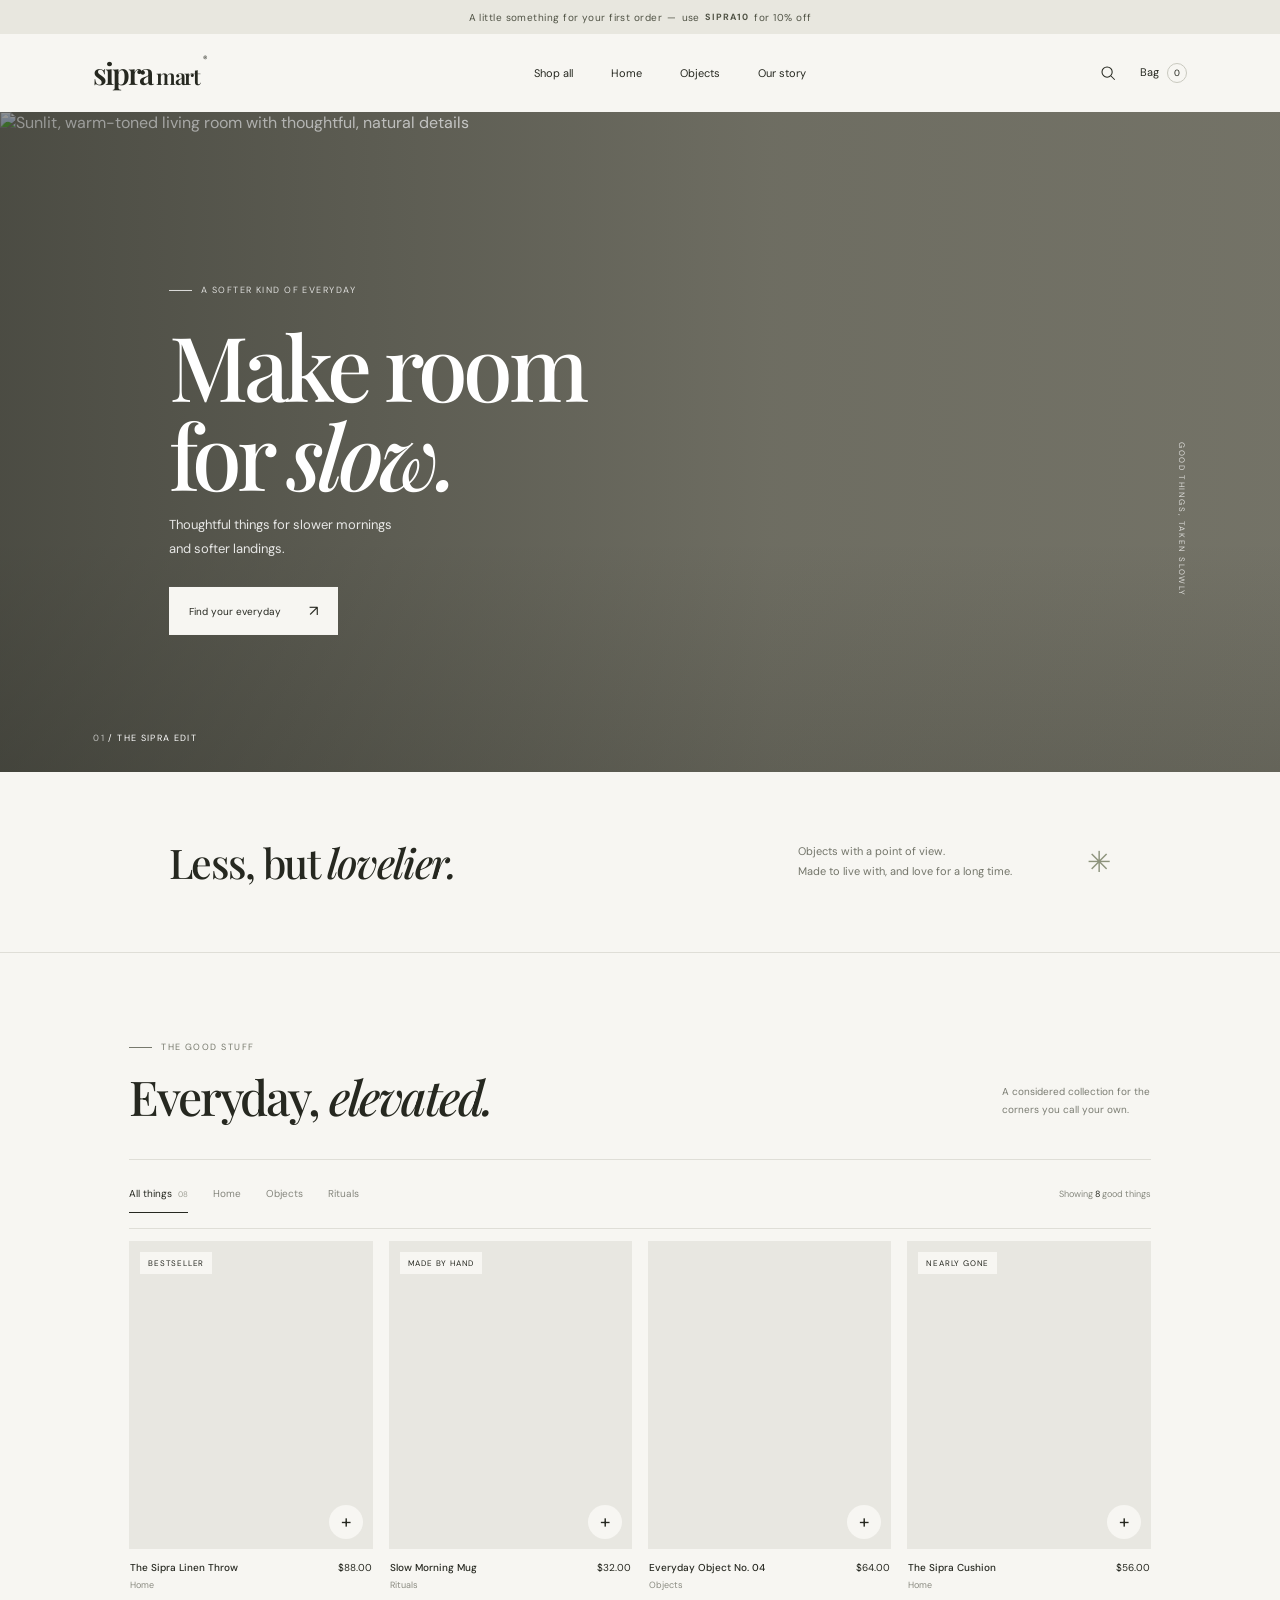
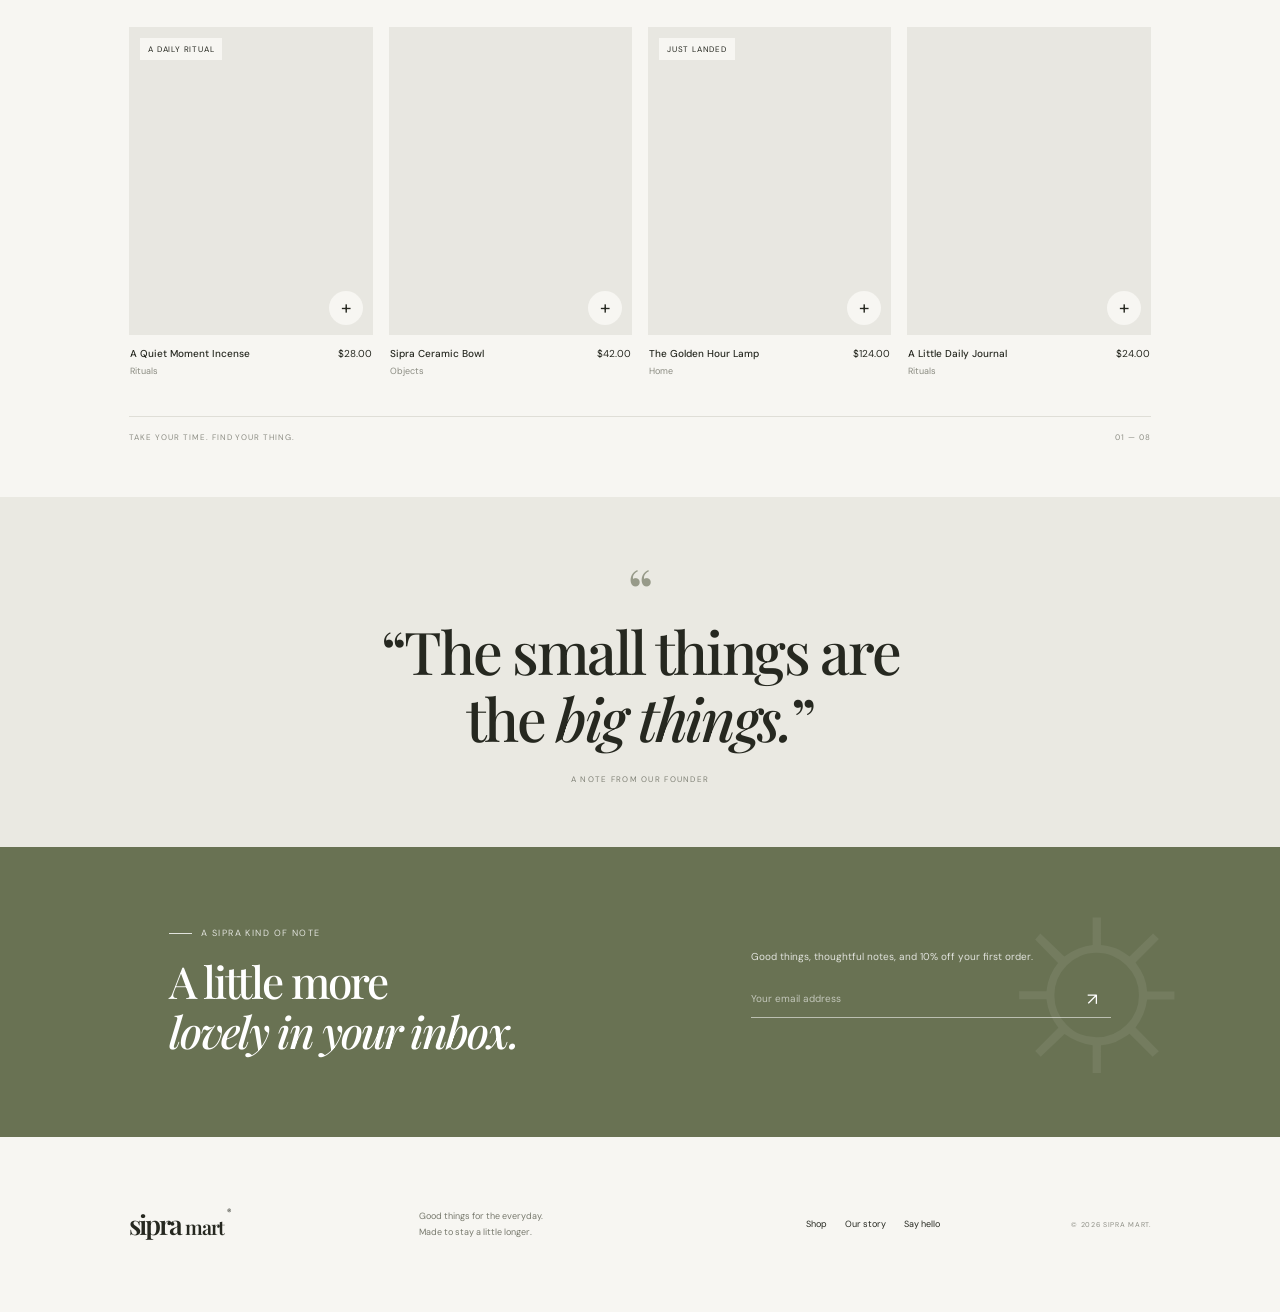
==== index.html @ e35e1514 "Add files via upload" ====
<!doctype html>
<html lang="en">
  <head>
    <meta charset="UTF-8" />
    <meta name="viewport" content="width=device-width, initial-scale=1.0" />
    <meta name="theme-color" content="#f7f6f2" />
    <meta
      name="description"
      content="Thoughtful things for slower mornings and softer landings. Discover home goods and everyday objects at Sipra Mart."
    />
    <title>Sipra Mart — Make room for slow</title>
    <link rel="preconnect" href="https://fonts.googleapis.com" />
    <link rel="preconnect" href="https://fonts.gstatic.com" crossorigin />
    <link
      href="https://fonts.googleapis.com/css2?family=DM+Sans:wght@400;500;600;700&family=Playfair+Display:wght@500;600;700&display=swap"
      rel="stylesheet"
    />
    <link rel="stylesheet" href="styles.css" />
    <script src="app.js" defer></script>
  </head>
  <body>
    <div class="announcement">
      A little something for your first order <span>—</span> use <strong>SIPRA10</strong> for 10% off
    </div>

    <header class="site-header">
      <a class="wordmark" href="#" aria-label="Sipra Mart home">sipra<span class="wordmark-second"> mart</span><span class="wordmark-mark">®</span></a>
      <nav class="main-nav" aria-label="Main navigation">
        <a href="#shop">Shop all</a>
        <a href="#shop" data-nav-category="Home">Home</a>
        <a href="#shop" data-nav-category="Objects">Objects</a>
        <a href="#story">Our story</a>
      </nav>
      <div class="header-actions">
        <button class="icon-button search-toggle" type="button" aria-label="Search products">
          <svg viewBox="0 0 24 24" aria-hidden="true"><circle cx="10.8" cy="10.8" r="6.8"></circle><path d="m16 16 5 5"></path></svg>
        </button>
        <button class="cart-button" type="button" aria-label="Open shopping bag">
          Bag <span class="cart-count" aria-live="polite">0</span>
        </button>
        <button class="menu-toggle icon-button" type="button" aria-label="Open menu" aria-expanded="false">
          <span></span><span></span>
        </button>
      </div>
    </header>

    <main>
      <section class="hero" aria-labelledby="hero-title">
        <img
          class="hero-image"
          src="https://images.unsplash.com/photo-1616486338812-3dadae4b4ace?auto=format&fit=crop&w=2200&q=85"
          alt="Sunlit, warm-toned living room with thoughtful, natural details"
        />
        <div class="hero-shade"></div>
        <div class="hero-copy">
          <p class="eyebrow light-eyebrow"><span class="eyebrow-line"></span> A softer kind of everyday</p>
          <h1 id="hero-title">Make room<br />for <em>slow.</em></h1>
          <p>Thoughtful things for slower mornings<br class="desktop-break" /> and softer landings.</p>
          <a class="button button-light" href="#shop">Find your everyday <span aria-hidden="true">↗</span></a>
        </div>
        <div class="hero-note"><span>01</span> / THE SIPRA EDIT</div>
        <div class="hero-side-note">GOOD THINGS, TAKEN SLOWLY</div>
      </section>

      <section class="intro-strip" id="story">
        <p>Less, but <em>lovelier.</em></p>
        <p>Objects with a point of view.<br />Made to live with, and love for a long time.</p>
        <span class="intro-star" aria-hidden="true">✳</span>
      </section>

      <section class="shop-section" id="shop">
        <div class="section-heading">
          <div>
            <p class="eyebrow"><span class="eyebrow-line"></span> The good stuff</p>
            <h2>Everyday, <em>elevated.</em></h2>
          </div>
          <p class="section-aside">A considered collection for the<br />corners you call your own.</p>
        </div>

        <div class="shop-toolbar">
          <div class="category-filters" role="group" aria-label="Filter products by category">
            <button class="filter-chip is-active" type="button" data-category="All" aria-pressed="true">All things <span>08</span></button>
            <button class="filter-chip" type="button" data-category="Home" aria-pressed="false">Home</button>
            <button class="filter-chip" type="button" data-category="Objects" aria-pressed="false">Objects</button>
            <button class="filter-chip" type="button" data-category="Rituals" aria-pressed="false">Rituals</button>
          </div>
          <label class="search-field" hidden>
            <span class="visually-hidden">Search products</span>
            <input type="search" placeholder="Find something lovely..." autocomplete="off" />
            <button class="clear-search" type="button" aria-label="Close search">×</button>
          </label>
          <p class="results-count" aria-live="polite">Showing <span>8</span> good things</p>
        </div>

        <div class="product-grid" aria-live="polite"></div>
        <p class="empty-state" hidden>No good things found. Try another search.</p>
        <div class="shop-footer">
          <span>TAKE YOUR TIME. FIND YOUR THING.</span>
          <span>01 — 08</span>
        </div>
      </section>

      <section class="quote-section">
        <span class="quote-mark" aria-hidden="true">“</span>
        <blockquote>“The small things are<br />the <em>big things.</em>”</blockquote>
        <p>A NOTE FROM OUR FOUNDER</p>
      </section>

      <section class="newsletter">
        <div class="newsletter-copy">
          <p class="eyebrow light-eyebrow"><span class="eyebrow-line"></span> A Sipra kind of note</p>
          <h2>A little more<br /><em>lovely in your inbox.</em></h2>
        </div>
        <form class="newsletter-form">
          <label for="newsletter-email">Good things, thoughtful notes, and 10% off your first order.</label>
          <div class="email-entry">
            <input id="newsletter-email" type="email" placeholder="Your email address" required />
            <button type="submit" aria-label="Subscribe to newsletter">↗</button>
          </div>
          <p class="newsletter-feedback" aria-live="polite"></p>
        </form>
        <span class="newsletter-sun" aria-hidden="true">☼</span>
      </section>
    </main>

    <footer class="site-footer">
      <a class="wordmark footer-wordmark" href="#" aria-label="Sipra Mart home">sipra<span class="wordmark-second"> mart</span><span class="wordmark-mark">®</span></a>
      <p>Good things for the everyday.<br />Made to stay a little longer.</p>
      <div class="footer-links">
        <a href="#shop">Shop</a>
        <a href="#story">Our story</a>
        <a href="mailto:hello@sipramart.example">Say hello</a>
      </div>
      <span class="copyright">© 2026 SIPRA MART.</span>
    </footer>

    <div class="drawer-backdrop" hidden></div>
    <aside class="cart-drawer" aria-label="Shopping bag" aria-hidden="true">
      <div class="drawer-header">
        <div><p class="eyebrow"><span class="eyebrow-line"></span> Your good things</p><h2>Your bag <span class="drawer-count">(0)</span></h2></div>
        <button class="drawer-close icon-button" type="button" aria-label="Close shopping bag">×</button>
      </div>
      <div class="cart-items"></div>
      <div class="cart-empty"><span aria-hidden="true">✳</span><p>Your bag is taking a slow day.</p><button class="continue-shopping" type="button">Find something lovely</button></div>
      <div class="drawer-footer" hidden>
        <div class="subtotal-row"><span>Subtotal</span><strong class="cart-subtotal">$0</strong></div>
        <p>Shipping and any applicable taxes are calculated at checkout.</p>
        <button class="checkout-button" type="button">On to the good part <span>↗</span></button>
        <span class="secure-note">A LITTLE LOVE, PACKED WITH CARE</span>
      </div>
    </aside>
    <div class="toast" role="status" aria-live="polite"></div>
  </body>
</html>
---- styles.css ----
:root {
  color-scheme: light;
  --paper: #f7f6f2;
  --ink: #262820;
  --muted: #77796d;
  --olive: #65704f;
  --line: #dfded7;
  --display: "Playfair Display", Georgia, serif;
  --body: "DM Sans", Arial, sans-serif;
}

* { box-sizing: border-box; }
html { scroll-behavior: smooth; }
body { margin: 0; background: var(--paper); color: var(--ink); font-family: var(--body); -webkit-font-smoothing: antialiased; }
button, input { font: inherit; }
button, a { -webkit-tap-highlight-color: transparent; }
a { color: inherit; text-decoration: none; }
button { color: inherit; }
.visually-hidden { position: absolute; width: 1px; height: 1px; padding: 0; margin: -1px; overflow: hidden; clip: rect(0, 0, 0, 0); white-space: nowrap; border: 0; }

.announcement { min-height: 34px; display: flex; justify-content: center; align-items: center; gap: 5px; background: #e8e7df; color: #505345; font-size: 10px; letter-spacing: .045em; }
.announcement strong { font-size: 9px; letter-spacing: .12em; }
.site-header { height: 78px; padding: 0 7.3%; display: flex; align-items: center; justify-content: space-between; background: var(--paper); position: relative; z-index: 3; }
.wordmark { font-family: var(--display); font-size: 30px; letter-spacing: -.075em; font-weight: 600; }
.wordmark .wordmark-second { font-size: .73em; letter-spacing: -.06em; }
.wordmark .wordmark-mark { font: 9px var(--body); vertical-align: top; letter-spacing: 0; margin-left: 3px; }
.main-nav { display: flex; gap: 38px; margin-left: 34px; }
.main-nav a, .footer-links a { font-size: 11px; transition: color .2s ease; }
.main-nav a:hover, .footer-links a:hover { color: var(--olive); }
.header-actions { display: flex; align-items: center; gap: 23px; }
.icon-button { padding: 0; border: 0; background: none; cursor: pointer; }
.search-toggle svg { display: block; width: 18px; height: 18px; fill: none; stroke: currentColor; stroke-width: 1.4; }
.cart-button { border: 0; background: none; padding: 9px 0; cursor: pointer; font-size: 11px; }
.cart-count { display: inline-flex; align-items: center; justify-content: center; width: 20px; height: 20px; margin-left: 5px; border: 1px solid #c9c9bf; border-radius: 50%; font-size: 9px; }
.menu-toggle { display: none; width: 20px; }
.menu-toggle span { display: block; height: 1px; background: var(--ink); margin: 5px 0; }

.hero { position: relative; min-height: 590px; height: min(660px, 67vw); overflow: hidden; color: white; background: #77766a; }
.hero-image, .hero-shade { position: absolute; inset: 0; width: 100%; height: 100%; }
.hero-image { object-fit: cover; object-position: center 56%; }
.hero-shade { background: linear-gradient(90deg, rgba(28, 30, 25, .48), rgba(28, 30, 25, .1) 60%, rgba(28, 30, 25, .04)), linear-gradient(0deg, rgba(22, 23, 18, .16), transparent 35%); }
.hero-copy { position: absolute; left: 13.2%; top: 50%; transform: translateY(-45%); }
.eyebrow { margin: 0; display: flex; align-items: center; gap: 9px; color: var(--muted); font-size: 9px; text-transform: uppercase; letter-spacing: .16em; }
.eyebrow-line { display: inline-block; width: 23px; height: 1px; background: currentColor; }
.light-eyebrow { color: rgba(255,255,255,.8); }
.hero h1 { margin: 25px 0 15px; font: 500 clamp(54px, 7vw, 91px)/.99 var(--display); letter-spacing: -.055em; }
.hero h1 em, h2 em, .intro-strip em, blockquote em { font-weight: 500; }
.hero-copy > p:not(.eyebrow) { margin: 0; color: rgba(255,255,255,.86); font-size: 13px; line-height: 1.8; }
.button { min-height: 48px; display: inline-flex; justify-content: center; align-items: center; gap: 28px; padding: 0 20px; font-size: 10px; transition: background .2s, color .2s; }
.button-light { margin-top: 27px; background: var(--paper); color: var(--ink); }
.button-light:hover { background: #e8e7df; }
.button span { font-size: 15px; }
.hero-note { position: absolute; bottom: 28px; left: 7.3%; font-size: 9px; letter-spacing: .15em; }
.hero-note span { color: rgba(255,255,255,.65); }
.hero-side-note { position: absolute; right: 7.3%; top: 50%; writing-mode: vertical-rl; font-size: 8px; letter-spacing: .2em; color: rgba(255,255,255,.75); }

.intro-strip { min-height: 180px; padding: 35px 13.2%; display: flex; justify-content: space-between; align-items: center; position: relative; }
.intro-strip > p:first-child { margin: 0; font: 500 clamp(29px, 3.2vw, 43px) var(--display); letter-spacing: -.04em; }
.intro-strip > p:nth-child(2) { margin: 0 8% 0 auto; color: #73756a; font-size: 11px; line-height: 1.8; }
.intro-star { color: #8d937c; font-size: 29px; }

.shop-section { padding: 88px 10.1% 55px; border-top: 1px solid var(--line); }
.section-heading { display: flex; justify-content: space-between; align-items: end; }
.section-heading h2, .newsletter h2 { margin: 16px 0 0; font: 500 clamp(34px, 4vw, 48px)/1.14 var(--display); letter-spacing: -.045em; }
.section-aside { margin: 0 1px 5px 0; color: #7a7c72; font-size: 10px; line-height: 1.8; }
.shop-toolbar { min-height: 70px; margin: 35px 0 12px; display: flex; align-items: center; justify-content: space-between; border-top: 1px solid var(--line); border-bottom: 1px solid var(--line); }
.category-filters { display: flex; gap: 25px; align-items: center; }
.filter-chip { position: relative; padding: 12px 0; border: 0; background: none; color: #85867d; font-size: 10px; cursor: pointer; }
.filter-chip.is-active { color: var(--ink); }
.filter-chip.is-active::after { position: absolute; content: ""; height: 1px; background: var(--ink); left: 0; right: 0; bottom: -1px; }
.filter-chip span { color: #a0a197; font-size: 8px; margin-left: 3px; }
.results-count { color: #87897f; font-size: 9px; }
.results-count span { color: var(--ink); }
.search-field { display: flex; align-items: center; gap: 10px; width: min(290px, 45%); border-bottom: 1px solid #b9bab0; }
.search-field[hidden] { display: none; }
.search-field input { width: 100%; padding: 9px 0; border: 0; outline: 0; background: transparent; font-size: 10px; }
.clear-search { border: 0; background: none; font-size: 19px; cursor: pointer; }
.product-grid { display: grid; grid-template-columns: repeat(4, minmax(0, 1fr)); gap: 36px 16px; }
.product-card { min-width: 0; }
.product-image-wrap { position: relative; overflow: hidden; aspect-ratio: .79; background: #e8e7e1; }
.product-image { display: block; width: 100%; height: 100%; object-fit: cover; transition: transform .6s cubic-bezier(.2,.7,.2,1); }
.product-card:hover .product-image { transform: scale(1.035); }
.product-badge { position: absolute; top: 11px; left: 11px; padding: 6px 8px; background: var(--paper); font-size: 8px; text-transform: uppercase; letter-spacing: .1em; }
.add-button { position: absolute; right: 10px; bottom: 10px; width: 34px; height: 34px; display: grid; place-items: center; border: 0; border-radius: 50%; background: var(--paper); font-size: 19px; cursor: pointer; transition: background .2s, color .2s, transform .2s; }
.add-button:hover { background: var(--ink); color: white; transform: rotate(90deg); }
.product-info { padding: 12px 1px 0; display: flex; justify-content: space-between; gap: 8px; }
.product-title { margin: 0; font-size: 10px; font-weight: 500; }
.product-category { margin: 5px 0 0; color: #8a8b81; font-size: 9px; }
.product-price { margin: 0; white-space: nowrap; font-size: 10px; }
.empty-state { padding: 45px 0; color: var(--muted); text-align: center; font-size: 12px; }
.product-grid[hidden], .empty-state[hidden], .cart-empty[hidden], .drawer-footer[hidden] { display: none; }
.shop-footer { margin-top: 39px; padding-top: 15px; display: flex; justify-content: space-between; border-top: 1px solid var(--line); color: #8d8e85; font-size: 8px; letter-spacing: .12em; }

.quote-section { min-height: 350px; position: relative; display: flex; flex-direction: column; align-items: center; justify-content: center; background: #eae9e2; text-align: center; }
.quote-mark { height: 43px; color: #979a89; font: 65px/.95 var(--display); }
.quote-section blockquote { margin: 15px 0 22px; font: 500 clamp(37px, 5vw, 59px)/1.13 var(--display); letter-spacing: -.04em; }
.quote-section > p { margin: 0; color: #808277; font-size: 8px; letter-spacing: .16em; }
.newsletter { position: relative; min-height: 290px; overflow: hidden; display: flex; align-items: center; justify-content: space-between; gap: 30px; padding: 60px 13.2%; background: #697253; color: white; }
.newsletter h2 { margin-top: 17px; font-size: clamp(32px, 3.7vw, 44px); }
.newsletter-form { width: min(360px, 45%); position: relative; z-index: 1; }
.newsletter-form > label { color: rgba(255,255,255,.8); font-size: 10px; line-height: 1.7; }
.email-entry { display: flex; margin-top: 15px; border-bottom: 1px solid rgba(255,255,255,.55); }
.email-entry input { flex: 1; min-width: 0; padding: 12px 0; border: 0; outline: none; background: transparent; color: white; font-size: 10px; }
.email-entry input::placeholder { color: rgba(255,255,255,.6); }
.email-entry button { width: 38px; border: 0; background: none; color: white; font-size: 17px; cursor: pointer; }
.newsletter-feedback { min-height: 13px; margin: 8px 0 0; font-size: 9px; }
.newsletter-sun { position: absolute; right: 5%; top: -50px; color: rgba(255,255,255,.07); font-size: 260px; }
.site-footer { min-height: 175px; padding: 42px 10.1%; display: grid; grid-template-columns: 1.1fr 1.5fr 1fr auto; align-items: center; gap: 20px; }
.footer-wordmark { font-size: 27px; }
.site-footer > p { margin: 0; color: #77796d; font-size: 9px; line-height: 1.8; }
.footer-links { display: flex; gap: 18px; }
.footer-links a { font-size: 9px; }
.copyright { color: #8d8e85; font-size: 7px; letter-spacing: .1em; white-space: nowrap; }

.drawer-backdrop { position: fixed; inset: 0; z-index: 5; background: rgba(23,24,20,.36); opacity: 0; transition: opacity .25s ease; }
.drawer-backdrop.is-visible { opacity: 1; }
.cart-drawer { position: fixed; z-index: 6; top: 0; right: 0; width: min(440px, 100%); height: 100dvh; padding: 31px; display: flex; flex-direction: column; background: var(--paper); transform: translateX(100%); transition: transform .3s ease; }
.cart-drawer.is-open { transform: translateX(0); }
.drawer-header { display: flex; justify-content: space-between; align-items: start; padding-bottom: 22px; border-bottom: 1px solid var(--line); }
.drawer-header h2 { margin: 11px 0 0; font: 500 29px var(--display); }
.drawer-count { color: #85867d; font: 11px var(--body); }
.drawer-close { font-size: 29px; line-height: 1; }
.cart-items { flex: 1; overflow-y: auto; }
.cart-item { display: grid; grid-template-columns: 76px 1fr auto; gap: 14px; padding: 18px 0; border-bottom: 1px solid var(--line); }
.cart-item img { width: 76px; height: 88px; object-fit: cover; }
.cart-item-info { display: flex; flex-direction: column; align-items: start; padding-top: 2px; }
.cart-item-info strong, .cart-item-price { font-size: 10px; font-weight: 500; }
.cart-item-info > span { margin-top: 5px; color: var(--muted); font-size: 9px; }
.quantity-control { display: inline-flex; align-items: center; gap: 11px; margin-top: auto; padding: 4px 7px; border: 1px solid var(--line); }
.quantity-control button { border: 0; background: none; cursor: pointer; font-size: 12px; }
.quantity-control span { font-size: 9px; }
.remove-item { margin-top: 8px; padding: 0; border: 0; background: none; color: var(--muted); font-size: 8px; text-decoration: underline; cursor: pointer; }
.cart-empty { flex: 1; display: flex; flex-direction: column; align-items: center; justify-content: center; gap: 12px; color: var(--muted); }
.cart-empty > span { color: var(--olive); font-size: 29px; }
.cart-empty p { font: 17px var(--display); }
.continue-shopping { padding: 12px 16px; border: 1px solid var(--ink); background: transparent; font-size: 9px; cursor: pointer; }
.drawer-footer { padding-top: 17px; border-top: 1px solid var(--line); }
.subtotal-row { display: flex; justify-content: space-between; font-size: 12px; }
.drawer-footer > p { color: var(--muted); font-size: 9px; line-height: 1.6; }
.checkout-button { width: 100%; min-height: 48px; margin-top: 11px; padding: 0 15px; display: flex; justify-content: space-between; align-items: center; border: 0; background: var(--olive); color: white; font-size: 10px; cursor: pointer; }
.secure-note { display: block; margin-top: 13px; color: var(--muted); text-align: center; font-size: 7px; letter-spacing: .14em; }
.toast { position: fixed; z-index: 8; left: 50%; bottom: 25px; padding: 12px 18px; background: var(--ink); color: white; font-size: 10px; opacity: 0; pointer-events: none; transform: translate(-50%, 10px); transition: .2s ease; }
.toast.is-visible { opacity: 1; transform: translate(-50%, 0); }
.body-locked { overflow: hidden; }

@media (min-width: 1500px) {
  .hero { height: 690px; }
  .shop-section { padding-left: max(10.1%, calc((100% - 1220px) / 2)); padding-right: max(10.1%, calc((100% - 1220px) / 2)); }
}
@media (max-width: 900px) {
  .site-header { padding: 0 5%; }
  .hero { min-height: 550px; height: 69vw; }
  .shop-section { padding-left: 6%; padding-right: 6%; }
  .product-grid { grid-template-columns: repeat(2, minmax(0, 1fr)); gap: 30px 14px; }
  .product-image-wrap { aspect-ratio: .92; }
  .intro-strip, .newsletter { padding-left: 8%; padding-right: 8%; }
  .site-footer { padding-left: 6%; padding-right: 6%; grid-template-columns: 1fr 1fr; }
  .copyright { justify-self: end; }
}
@media (max-width: 600px) {
  .announcement { min-height: 32px; font-size: 8px; }
  .site-header { height: 66px; padding: 0 6%; }
  .wordmark { font-size: 25px; }
  .main-nav { position: absolute; top: 66px; left: 0; right: 0; display: none; flex-direction: column; gap: 0; margin: 0; padding: 9px 6% 17px; background: var(--paper); border-top: 1px solid var(--line); }
  .main-nav.is-open { display: flex; }
  .main-nav a { padding: 12px 0; border-bottom: 1px solid var(--line); }
  .header-actions { gap: 17px; }
  .menu-toggle { display: block; }
  .hero { min-height: 570px; height: 78vh; max-height: 690px; }
  .hero-image { object-position: 58% center; }
  .hero-shade { background: linear-gradient(90deg, rgba(28,30,25,.48), rgba(28,30,25,.12)), linear-gradient(0deg, rgba(22,23,18,.24), transparent 50%); }
  .hero-copy { left: 8%; top: 47%; }
  .hero h1 { font-size: clamp(57px, 15vw, 79px); }
  .hero-side-note { right: 5%; font-size: 7px; }
  .hero-note { left: 8%; bottom: 21px; }
  .intro-strip { min-height: 180px; padding: 30px 8%; flex-wrap: wrap; gap: 8px; }
  .intro-strip > p:first-child { font-size: 34px; }
  .intro-strip > p:nth-child(2) { width: calc(100% - 40px); margin: 0; font-size: 10px; }
  .intro-star { position: absolute; right: 9%; bottom: 44px; }
  .shop-section { padding: 64px 6% 42px; }
  .section-heading { align-items: start; }
  .section-heading h2 { font-size: 36px; }
  .section-aside { display: none; }
  .shop-toolbar { position: relative; min-height: 63px; margin-top: 25px; }
  .category-filters { gap: 17px; overflow-x: auto; max-width: 100%; }
  .filter-chip { font-size: 9px; white-space: nowrap; }
  .results-count { display: none; }
  .search-field { width: 100%; position: absolute; z-index: 1; left: 0; background: var(--paper); }
  .product-grid { gap: 25px 10px; }
  .product-image-wrap { aspect-ratio: .8; }
  .product-badge { top: 7px; left: 7px; padding: 5px 6px; font-size: 7px; }
  .add-button { right: 7px; bottom: 7px; width: 31px; height: 31px; }
  .product-title, .product-price { font-size: 9px; }
  .product-category { font-size: 8px; }
  .quote-section { min-height: 300px; }
  .quote-section blockquote { font-size: 42px; }
  .newsletter { min-height: 330px; padding: 47px 8%; flex-direction: column; align-items: start; justify-content: center; gap: 24px; }
  .newsletter-form { width: 100%; max-width: 380px; }
  .newsletter h2 { font-size: 37px; }
  .newsletter-sun { right: -17%; top: -53px; font-size: 220px; }
  .site-footer { padding: 32px 8%; gap: 17px 12px; }
  .footer-links { flex-wrap: wrap; gap: 12px; }
  .copyright { font-size: 6px; }
  .cart-drawer { padding: 24px; }
}
@media (prefers-reduced-motion: reduce) {
  *, *::before, *::after { scroll-behavior: auto !important; transition-duration: .01ms !important; animation-duration: .01ms !important; }
}
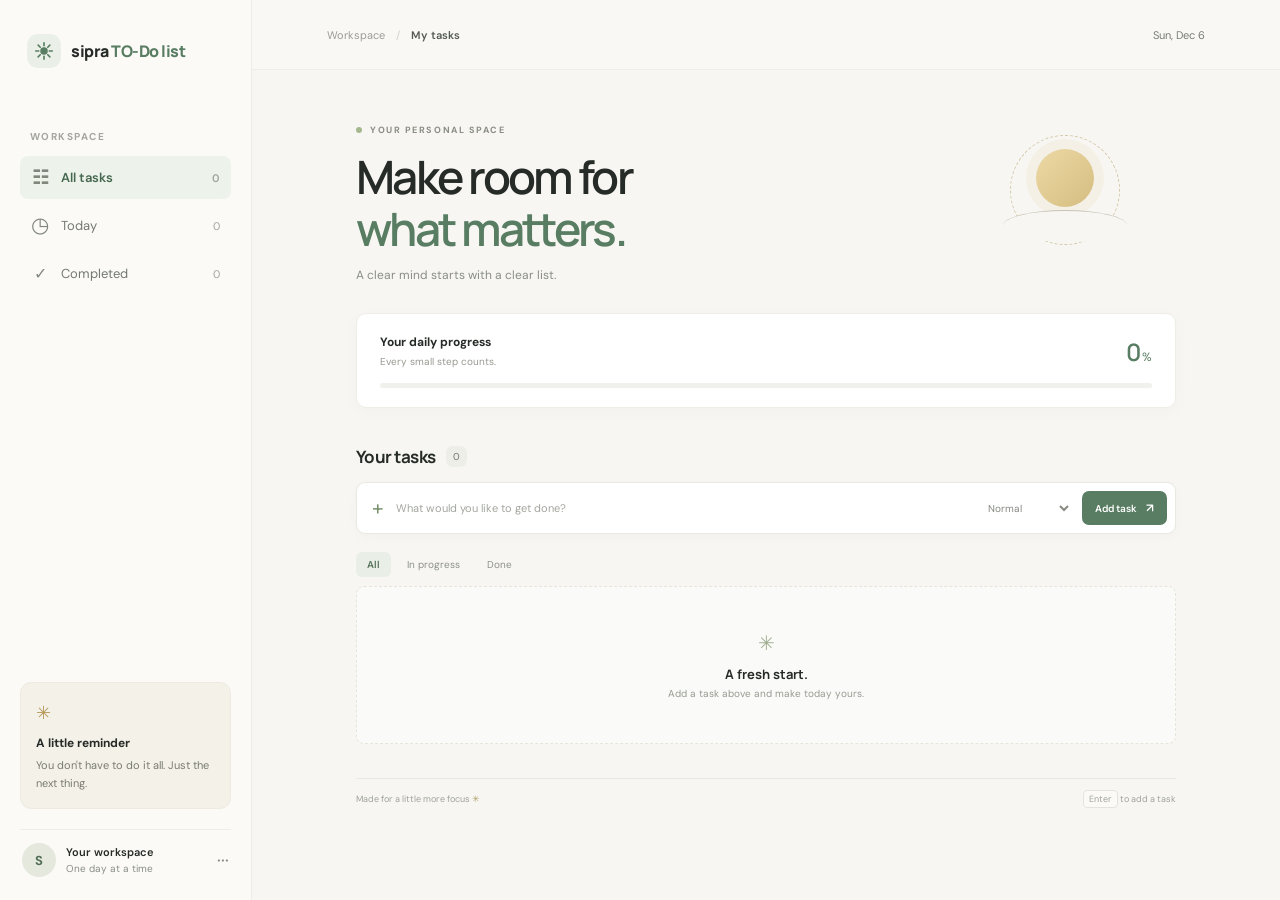
==== commit 3ae3784b: "Add files via upload" ====
--- a/index.html
+++ b/index.html
@@ -6,149 +6,157 @@
     <meta name="theme-color" content="#f7f6f2" />
     <meta
       name="description"
-      content="Thoughtful things for slower mornings and softer landings. Discover home goods and everyday objects at Sipra Mart."
+      content="A calm, beautifully simple to-do list to help you focus on what matters."
     />
-    <title>Sipra Mart — Make room for slow</title>
+    <title>sipra TO-Do list — Make room for what matters</title>
     <link rel="preconnect" href="https://fonts.googleapis.com" />
     <link rel="preconnect" href="https://fonts.gstatic.com" crossorigin />
     <link
-      href="https://fonts.googleapis.com/css2?family=DM+Sans:wght@400;500;600;700&family=Playfair+Display:wght@500;600;700&display=swap"
+      href="https://fonts.googleapis.com/css2?family=DM+Sans:wght@400;500;600;700&family=Manrope:wght@400;500;600;700;800&display=swap"
       rel="stylesheet"
     />
     <link rel="stylesheet" href="styles.css" />
     <script src="app.js" defer></script>
   </head>
   <body>
-    <div class="announcement">
-      A little something for your first order <span>—</span> use <strong>SIPRA10</strong> for 10% off
+    <div class="app-shell">
+      <aside class="sidebar" aria-label="Main navigation">
+        <a class="brand" href="#" aria-label="sipra TO-Do list home">
+          <span class="brand-mark" aria-hidden="true">
+            <svg viewBox="0 0 32 32" fill="none">
+              <path d="M16 5v4M16 23v4M5 16h4m14 0h4M8.2 8.2l2.8 2.8m10 10 2.8 2.8m0-15.6L21 11m-10 10-2.8 2.8" stroke="currentColor" stroke-width="2.2" stroke-linecap="round"/>
+              <circle cx="16" cy="16" r="5" fill="currentColor"/>
+            </svg>
+          </span>
+          <span>sipra <span class="brand-accent">TO-Do list</span></span>
+        </a>
+
+        <div class="sidebar-label">WORKSPACE</div>
+        <nav class="nav-list" aria-label="Task filters">
+          <button class="nav-item is-active" type="button" data-filter="all">
+            <span class="nav-icon" aria-hidden="true">☷</span>
+            <span>All tasks</span>
+            <span class="nav-count" id="all-count">0</span>
+          </button>
+          <button class="nav-item" type="button" data-filter="today">
+            <span class="nav-icon today-icon" aria-hidden="true">◷</span>
+            <span>Today</span>
+            <span class="nav-count" id="today-count">0</span>
+          </button>
+          <button class="nav-item" type="button" data-filter="completed">
+            <span class="nav-icon check-icon" aria-hidden="true">✓</span>
+            <span>Completed</span>
+            <span class="nav-count" id="completed-count">0</span>
+          </button>
+        </nav>
+
+        <div class="sidebar-bottom">
+          <div class="focus-card">
+            <span class="focus-sparkle" aria-hidden="true">✳</span>
+            <p class="focus-title">A little reminder</p>
+            <p class="focus-copy">You don't have to do it all. Just the next thing.</p>
+          </div>
+          <div class="profile">
+            <div class="avatar" aria-hidden="true">S</div>
+            <div class="profile-copy">
+              <span class="profile-name">Your workspace</span>
+              <span class="profile-note">One day at a time</span>
+            </div>
+            <span class="profile-menu" aria-hidden="true">···</span>
+          </div>
+        </div>
+      </aside>
+
+      <main class="main-content">
+        <header class="topbar">
+          <div class="breadcrumb"><span>Workspace</span><span class="breadcrumb-slash">/</span><strong>My tasks</strong></div>
+          <div class="today-date" id="today-date"></div>
+        </header>
+
+        <section class="content-wrap" aria-labelledby="page-title">
+          <div class="welcome-row">
+            <div>
+              <p class="eyebrow"><span class="eyebrow-dot"></span> YOUR PERSONAL SPACE</p>
+              <h1 id="page-title">Make room for<br /><span>what matters.</span></h1>
+              <p class="page-subtitle">A clear mind starts with a clear list.</p>
+            </div>
+            <div class="sun-art" aria-hidden="true">
+              <span class="sun-rays"></span>
+              <span class="sun-disc"></span>
+              <span class="sun-horizon"></span>
+            </div>
+          </div>
+
+          <section class="progress-card" aria-label="Daily progress">
+            <div class="progress-copy">
+              <div>
+                <p class="progress-title">Your daily progress</p>
+                <p class="progress-subtitle" id="progress-message">Every small step counts.</p>
+              </div>
+              <div class="progress-number"><strong id="progress-percent">0</strong><span>%</span></div>
+            </div>
+            <div
+              class="progress-track"
+              id="progress-track"
+              role="progressbar"
+              aria-label="Tasks completed"
+              aria-valuemin="0"
+              aria-valuemax="100"
+              aria-valuenow="0"
+            >
+              <span class="progress-fill" id="progress-fill"></span>
+            </div>
+          </section>
+
+          <section class="tasks-section" aria-labelledby="tasks-heading">
+            <div class="section-heading">
+              <div class="section-title-wrap">
+                <h2 id="tasks-heading">Your tasks</h2>
+                <span class="task-total" id="visible-count">0</span>
+              </div>
+              <button class="clear-button" id="clear-completed" type="button" hidden>Clear completed</button>
+            </div>
+
+            <form class="add-form" id="add-form">
+              <span class="add-icon" aria-hidden="true">+</span>
+              <label class="sr-only" for="task-input">What would you like to get done?</label>
+              <input
+                id="task-input"
+                name="task"
+                type="text"
+                maxlength="120"
+                placeholder="What would you like to get done?"
+                autocomplete="off"
+                required
+              />
+              <label class="sr-only" for="task-priority">Task priority</label>
+              <select id="task-priority" aria-label="Task priority">
+                <option value="normal">Normal</option>
+                <option value="high">Important</option>
+              </select>
+              <button class="add-button" type="submit">Add task <span aria-hidden="true">↗</span></button>
+            </form>
+
+            <div class="filter-row" role="group" aria-label="Filter tasks">
+              <button class="filter-chip is-selected" type="button" data-filter="all" aria-pressed="true">All</button>
+              <button class="filter-chip" type="button" data-filter="active" aria-pressed="false">In progress</button>
+              <button class="filter-chip" type="button" data-filter="completed" aria-pressed="false">Done</button>
+            </div>
+
+            <ul class="task-list" id="task-list" aria-live="polite"></ul>
+            <div class="empty-state" id="empty-state">
+              <span class="empty-icon" aria-hidden="true">✳</span>
+              <p class="empty-title">A fresh start.</p>
+              <p class="empty-copy">Add a task above and make today yours.</p>
+            </div>
+          </section>
+
+          <footer class="page-footer">
+            <span>Made for a little more focus <span aria-hidden="true">✳</span></span>
+            <span><kbd>Enter</kbd> to add a task</span>
+          </footer>
+        </section>
+      </main>
     </div>
-
-    <header class="site-header">
-      <a class="wordmark" href="#" aria-label="Sipra Mart home">sipra<span class="wordmark-second"> mart</span><span class="wordmark-mark">®</span></a>
-      <nav class="main-nav" aria-label="Main navigation">
-        <a href="#shop">Shop all</a>
-        <a href="#shop" data-nav-category="Home">Home</a>
-        <a href="#shop" data-nav-category="Objects">Objects</a>
-        <a href="#story">Our story</a>
-      </nav>
-      <div class="header-actions">
-        <button class="icon-button search-toggle" type="button" aria-label="Search products">
-          <svg viewBox="0 0 24 24" aria-hidden="true"><circle cx="10.8" cy="10.8" r="6.8"></circle><path d="m16 16 5 5"></path></svg>
-        </button>
-        <button class="cart-button" type="button" aria-label="Open shopping bag">
-          Bag <span class="cart-count" aria-live="polite">0</span>
-        </button>
-        <button class="menu-toggle icon-button" type="button" aria-label="Open menu" aria-expanded="false">
-          <span></span><span></span>
-        </button>
-      </div>
-    </header>
-
-    <main>
-      <section class="hero" aria-labelledby="hero-title">
-        <img
-          class="hero-image"
-          src="https://images.unsplash.com/photo-1616486338812-3dadae4b4ace?auto=format&fit=crop&w=2200&q=85"
-          alt="Sunlit, warm-toned living room with thoughtful, natural details"
-        />
-        <div class="hero-shade"></div>
-        <div class="hero-copy">
-          <p class="eyebrow light-eyebrow"><span class="eyebrow-line"></span> A softer kind of everyday</p>
-          <h1 id="hero-title">Make room<br />for <em>slow.</em></h1>
-          <p>Thoughtful things for slower mornings<br class="desktop-break" /> and softer landings.</p>
-          <a class="button button-light" href="#shop">Find your everyday <span aria-hidden="true">↗</span></a>
-        </div>
-        <div class="hero-note"><span>01</span> / THE SIPRA EDIT</div>
-        <div class="hero-side-note">GOOD THINGS, TAKEN SLOWLY</div>
-      </section>
-
-      <section class="intro-strip" id="story">
-        <p>Less, but <em>lovelier.</em></p>
-        <p>Objects with a point of view.<br />Made to live with, and love for a long time.</p>
-        <span class="intro-star" aria-hidden="true">✳</span>
-      </section>
-
-      <section class="shop-section" id="shop">
-        <div class="section-heading">
-          <div>
-            <p class="eyebrow"><span class="eyebrow-line"></span> The good stuff</p>
-            <h2>Everyday, <em>elevated.</em></h2>
-          </div>
-          <p class="section-aside">A considered collection for the<br />corners you call your own.</p>
-        </div>
-
-        <div class="shop-toolbar">
-          <div class="category-filters" role="group" aria-label="Filter products by category">
-            <button class="filter-chip is-active" type="button" data-category="All" aria-pressed="true">All things <span>08</span></button>
-            <button class="filter-chip" type="button" data-category="Home" aria-pressed="false">Home</button>
-            <button class="filter-chip" type="button" data-category="Objects" aria-pressed="false">Objects</button>
-            <button class="filter-chip" type="button" data-category="Rituals" aria-pressed="false">Rituals</button>
-          </div>
-          <label class="search-field" hidden>
-            <span class="visually-hidden">Search products</span>
-            <input type="search" placeholder="Find something lovely..." autocomplete="off" />
-            <button class="clear-search" type="button" aria-label="Close search">×</button>
-          </label>
-          <p class="results-count" aria-live="polite">Showing <span>8</span> good things</p>
-        </div>
-
-        <div class="product-grid" aria-live="polite"></div>
-        <p class="empty-state" hidden>No good things found. Try another search.</p>
-        <div class="shop-footer">
-          <span>TAKE YOUR TIME. FIND YOUR THING.</span>
-          <span>01 — 08</span>
-        </div>
-      </section>
-
-      <section class="quote-section">
-        <span class="quote-mark" aria-hidden="true">“</span>
-        <blockquote>“The small things are<br />the <em>big things.</em>”</blockquote>
-        <p>A NOTE FROM OUR FOUNDER</p>
-      </section>
-
-      <section class="newsletter">
-        <div class="newsletter-copy">
-          <p class="eyebrow light-eyebrow"><span class="eyebrow-line"></span> A Sipra kind of note</p>
-          <h2>A little more<br /><em>lovely in your inbox.</em></h2>
-        </div>
-        <form class="newsletter-form">
-          <label for="newsletter-email">Good things, thoughtful notes, and 10% off your first order.</label>
-          <div class="email-entry">
-            <input id="newsletter-email" type="email" placeholder="Your email address" required />
-            <button type="submit" aria-label="Subscribe to newsletter">↗</button>
-          </div>
-          <p class="newsletter-feedback" aria-live="polite"></p>
-        </form>
-        <span class="newsletter-sun" aria-hidden="true">☼</span>
-      </section>
-    </main>
-
-    <footer class="site-footer">
-      <a class="wordmark footer-wordmark" href="#" aria-label="Sipra Mart home">sipra<span class="wordmark-second"> mart</span><span class="wordmark-mark">®</span></a>
-      <p>Good things for the everyday.<br />Made to stay a little longer.</p>
-      <div class="footer-links">
-        <a href="#shop">Shop</a>
-        <a href="#story">Our story</a>
-        <a href="mailto:hello@sipramart.example">Say hello</a>
-      </div>
-      <span class="copyright">© 2026 SIPRA MART.</span>
-    </footer>
-
-    <div class="drawer-backdrop" hidden></div>
-    <aside class="cart-drawer" aria-label="Shopping bag" aria-hidden="true">
-      <div class="drawer-header">
-        <div><p class="eyebrow"><span class="eyebrow-line"></span> Your good things</p><h2>Your bag <span class="drawer-count">(0)</span></h2></div>
-        <button class="drawer-close icon-button" type="button" aria-label="Close shopping bag">×</button>
-      </div>
-      <div class="cart-items"></div>
-      <div class="cart-empty"><span aria-hidden="true">✳</span><p>Your bag is taking a slow day.</p><button class="continue-shopping" type="button">Find something lovely</button></div>
-      <div class="drawer-footer" hidden>
-        <div class="subtotal-row"><span>Subtotal</span><strong class="cart-subtotal">$0</strong></div>
-        <p>Shipping and any applicable taxes are calculated at checkout.</p>
-        <button class="checkout-button" type="button">On to the good part <span>↗</span></button>
-        <span class="secure-note">A LITTLE LOVE, PACKED WITH CARE</span>
-      </div>
-    </aside>
-    <div class="toast" role="status" aria-live="polite"></div>
   </body>
 </html>
--- a/styles.css
+++ b/styles.css
@@ -1,208 +1,904 @@
 :root {
   color-scheme: light;
-  --paper: #f7f6f2;
-  --ink: #262820;
-  --muted: #77796d;
-  --olive: #65704f;
-  --line: #dfded7;
-  --display: "Playfair Display", Georgia, serif;
-  --body: "DM Sans", Arial, sans-serif;
-}
-
-* { box-sizing: border-box; }
-html { scroll-behavior: smooth; }
-body { margin: 0; background: var(--paper); color: var(--ink); font-family: var(--body); -webkit-font-smoothing: antialiased; }
-button, input { font: inherit; }
-button, a { -webkit-tap-highlight-color: transparent; }
-a { color: inherit; text-decoration: none; }
-button { color: inherit; }
-.visually-hidden { position: absolute; width: 1px; height: 1px; padding: 0; margin: -1px; overflow: hidden; clip: rect(0, 0, 0, 0); white-space: nowrap; border: 0; }
-
-.announcement { min-height: 34px; display: flex; justify-content: center; align-items: center; gap: 5px; background: #e8e7df; color: #505345; font-size: 10px; letter-spacing: .045em; }
-.announcement strong { font-size: 9px; letter-spacing: .12em; }
-.site-header { height: 78px; padding: 0 7.3%; display: flex; align-items: center; justify-content: space-between; background: var(--paper); position: relative; z-index: 3; }
-.wordmark { font-family: var(--display); font-size: 30px; letter-spacing: -.075em; font-weight: 600; }
-.wordmark .wordmark-second { font-size: .73em; letter-spacing: -.06em; }
-.wordmark .wordmark-mark { font: 9px var(--body); vertical-align: top; letter-spacing: 0; margin-left: 3px; }
-.main-nav { display: flex; gap: 38px; margin-left: 34px; }
-.main-nav a, .footer-links a { font-size: 11px; transition: color .2s ease; }
-.main-nav a:hover, .footer-links a:hover { color: var(--olive); }
-.header-actions { display: flex; align-items: center; gap: 23px; }
-.icon-button { padding: 0; border: 0; background: none; cursor: pointer; }
-.search-toggle svg { display: block; width: 18px; height: 18px; fill: none; stroke: currentColor; stroke-width: 1.4; }
-.cart-button { border: 0; background: none; padding: 9px 0; cursor: pointer; font-size: 11px; }
-.cart-count { display: inline-flex; align-items: center; justify-content: center; width: 20px; height: 20px; margin-left: 5px; border: 1px solid #c9c9bf; border-radius: 50%; font-size: 9px; }
-.menu-toggle { display: none; width: 20px; }
-.menu-toggle span { display: block; height: 1px; background: var(--ink); margin: 5px 0; }
-
-.hero { position: relative; min-height: 590px; height: min(660px, 67vw); overflow: hidden; color: white; background: #77766a; }
-.hero-image, .hero-shade { position: absolute; inset: 0; width: 100%; height: 100%; }
-.hero-image { object-fit: cover; object-position: center 56%; }
-.hero-shade { background: linear-gradient(90deg, rgba(28, 30, 25, .48), rgba(28, 30, 25, .1) 60%, rgba(28, 30, 25, .04)), linear-gradient(0deg, rgba(22, 23, 18, .16), transparent 35%); }
-.hero-copy { position: absolute; left: 13.2%; top: 50%; transform: translateY(-45%); }
-.eyebrow { margin: 0; display: flex; align-items: center; gap: 9px; color: var(--muted); font-size: 9px; text-transform: uppercase; letter-spacing: .16em; }
-.eyebrow-line { display: inline-block; width: 23px; height: 1px; background: currentColor; }
-.light-eyebrow { color: rgba(255,255,255,.8); }
-.hero h1 { margin: 25px 0 15px; font: 500 clamp(54px, 7vw, 91px)/.99 var(--display); letter-spacing: -.055em; }
-.hero h1 em, h2 em, .intro-strip em, blockquote em { font-weight: 500; }
-.hero-copy > p:not(.eyebrow) { margin: 0; color: rgba(255,255,255,.86); font-size: 13px; line-height: 1.8; }
-.button { min-height: 48px; display: inline-flex; justify-content: center; align-items: center; gap: 28px; padding: 0 20px; font-size: 10px; transition: background .2s, color .2s; }
-.button-light { margin-top: 27px; background: var(--paper); color: var(--ink); }
-.button-light:hover { background: #e8e7df; }
-.button span { font-size: 15px; }
-.hero-note { position: absolute; bottom: 28px; left: 7.3%; font-size: 9px; letter-spacing: .15em; }
-.hero-note span { color: rgba(255,255,255,.65); }
-.hero-side-note { position: absolute; right: 7.3%; top: 50%; writing-mode: vertical-rl; font-size: 8px; letter-spacing: .2em; color: rgba(255,255,255,.75); }
-
-.intro-strip { min-height: 180px; padding: 35px 13.2%; display: flex; justify-content: space-between; align-items: center; position: relative; }
-.intro-strip > p:first-child { margin: 0; font: 500 clamp(29px, 3.2vw, 43px) var(--display); letter-spacing: -.04em; }
-.intro-strip > p:nth-child(2) { margin: 0 8% 0 auto; color: #73756a; font-size: 11px; line-height: 1.8; }
-.intro-star { color: #8d937c; font-size: 29px; }
-
-.shop-section { padding: 88px 10.1% 55px; border-top: 1px solid var(--line); }
-.section-heading { display: flex; justify-content: space-between; align-items: end; }
-.section-heading h2, .newsletter h2 { margin: 16px 0 0; font: 500 clamp(34px, 4vw, 48px)/1.14 var(--display); letter-spacing: -.045em; }
-.section-aside { margin: 0 1px 5px 0; color: #7a7c72; font-size: 10px; line-height: 1.8; }
-.shop-toolbar { min-height: 70px; margin: 35px 0 12px; display: flex; align-items: center; justify-content: space-between; border-top: 1px solid var(--line); border-bottom: 1px solid var(--line); }
-.category-filters { display: flex; gap: 25px; align-items: center; }
-.filter-chip { position: relative; padding: 12px 0; border: 0; background: none; color: #85867d; font-size: 10px; cursor: pointer; }
-.filter-chip.is-active { color: var(--ink); }
-.filter-chip.is-active::after { position: absolute; content: ""; height: 1px; background: var(--ink); left: 0; right: 0; bottom: -1px; }
-.filter-chip span { color: #a0a197; font-size: 8px; margin-left: 3px; }
-.results-count { color: #87897f; font-size: 9px; }
-.results-count span { color: var(--ink); }
-.search-field { display: flex; align-items: center; gap: 10px; width: min(290px, 45%); border-bottom: 1px solid #b9bab0; }
-.search-field[hidden] { display: none; }
-.search-field input { width: 100%; padding: 9px 0; border: 0; outline: 0; background: transparent; font-size: 10px; }
-.clear-search { border: 0; background: none; font-size: 19px; cursor: pointer; }
-.product-grid { display: grid; grid-template-columns: repeat(4, minmax(0, 1fr)); gap: 36px 16px; }
-.product-card { min-width: 0; }
-.product-image-wrap { position: relative; overflow: hidden; aspect-ratio: .79; background: #e8e7e1; }
-.product-image { display: block; width: 100%; height: 100%; object-fit: cover; transition: transform .6s cubic-bezier(.2,.7,.2,1); }
-.product-card:hover .product-image { transform: scale(1.035); }
-.product-badge { position: absolute; top: 11px; left: 11px; padding: 6px 8px; background: var(--paper); font-size: 8px; text-transform: uppercase; letter-spacing: .1em; }
-.add-button { position: absolute; right: 10px; bottom: 10px; width: 34px; height: 34px; display: grid; place-items: center; border: 0; border-radius: 50%; background: var(--paper); font-size: 19px; cursor: pointer; transition: background .2s, color .2s, transform .2s; }
-.add-button:hover { background: var(--ink); color: white; transform: rotate(90deg); }
-.product-info { padding: 12px 1px 0; display: flex; justify-content: space-between; gap: 8px; }
-.product-title { margin: 0; font-size: 10px; font-weight: 500; }
-.product-category { margin: 5px 0 0; color: #8a8b81; font-size: 9px; }
-.product-price { margin: 0; white-space: nowrap; font-size: 10px; }
-.empty-state { padding: 45px 0; color: var(--muted); text-align: center; font-size: 12px; }
-.product-grid[hidden], .empty-state[hidden], .cart-empty[hidden], .drawer-footer[hidden] { display: none; }
-.shop-footer { margin-top: 39px; padding-top: 15px; display: flex; justify-content: space-between; border-top: 1px solid var(--line); color: #8d8e85; font-size: 8px; letter-spacing: .12em; }
-
-.quote-section { min-height: 350px; position: relative; display: flex; flex-direction: column; align-items: center; justify-content: center; background: #eae9e2; text-align: center; }
-.quote-mark { height: 43px; color: #979a89; font: 65px/.95 var(--display); }
-.quote-section blockquote { margin: 15px 0 22px; font: 500 clamp(37px, 5vw, 59px)/1.13 var(--display); letter-spacing: -.04em; }
-.quote-section > p { margin: 0; color: #808277; font-size: 8px; letter-spacing: .16em; }
-.newsletter { position: relative; min-height: 290px; overflow: hidden; display: flex; align-items: center; justify-content: space-between; gap: 30px; padding: 60px 13.2%; background: #697253; color: white; }
-.newsletter h2 { margin-top: 17px; font-size: clamp(32px, 3.7vw, 44px); }
-.newsletter-form { width: min(360px, 45%); position: relative; z-index: 1; }
-.newsletter-form > label { color: rgba(255,255,255,.8); font-size: 10px; line-height: 1.7; }
-.email-entry { display: flex; margin-top: 15px; border-bottom: 1px solid rgba(255,255,255,.55); }
-.email-entry input { flex: 1; min-width: 0; padding: 12px 0; border: 0; outline: none; background: transparent; color: white; font-size: 10px; }
-.email-entry input::placeholder { color: rgba(255,255,255,.6); }
-.email-entry button { width: 38px; border: 0; background: none; color: white; font-size: 17px; cursor: pointer; }
-.newsletter-feedback { min-height: 13px; margin: 8px 0 0; font-size: 9px; }
-.newsletter-sun { position: absolute; right: 5%; top: -50px; color: rgba(255,255,255,.07); font-size: 260px; }
-.site-footer { min-height: 175px; padding: 42px 10.1%; display: grid; grid-template-columns: 1.1fr 1.5fr 1fr auto; align-items: center; gap: 20px; }
-.footer-wordmark { font-size: 27px; }
-.site-footer > p { margin: 0; color: #77796d; font-size: 9px; line-height: 1.8; }
-.footer-links { display: flex; gap: 18px; }
-.footer-links a { font-size: 9px; }
-.copyright { color: #8d8e85; font-size: 7px; letter-spacing: .1em; white-space: nowrap; }
-
-.drawer-backdrop { position: fixed; inset: 0; z-index: 5; background: rgba(23,24,20,.36); opacity: 0; transition: opacity .25s ease; }
-.drawer-backdrop.is-visible { opacity: 1; }
-.cart-drawer { position: fixed; z-index: 6; top: 0; right: 0; width: min(440px, 100%); height: 100dvh; padding: 31px; display: flex; flex-direction: column; background: var(--paper); transform: translateX(100%); transition: transform .3s ease; }
-.cart-drawer.is-open { transform: translateX(0); }
-.drawer-header { display: flex; justify-content: space-between; align-items: start; padding-bottom: 22px; border-bottom: 1px solid var(--line); }
-.drawer-header h2 { margin: 11px 0 0; font: 500 29px var(--display); }
-.drawer-count { color: #85867d; font: 11px var(--body); }
-.drawer-close { font-size: 29px; line-height: 1; }
-.cart-items { flex: 1; overflow-y: auto; }
-.cart-item { display: grid; grid-template-columns: 76px 1fr auto; gap: 14px; padding: 18px 0; border-bottom: 1px solid var(--line); }
-.cart-item img { width: 76px; height: 88px; object-fit: cover; }
-.cart-item-info { display: flex; flex-direction: column; align-items: start; padding-top: 2px; }
-.cart-item-info strong, .cart-item-price { font-size: 10px; font-weight: 500; }
-.cart-item-info > span { margin-top: 5px; color: var(--muted); font-size: 9px; }
-.quantity-control { display: inline-flex; align-items: center; gap: 11px; margin-top: auto; padding: 4px 7px; border: 1px solid var(--line); }
-.quantity-control button { border: 0; background: none; cursor: pointer; font-size: 12px; }
-.quantity-control span { font-size: 9px; }
-.remove-item { margin-top: 8px; padding: 0; border: 0; background: none; color: var(--muted); font-size: 8px; text-decoration: underline; cursor: pointer; }
-.cart-empty { flex: 1; display: flex; flex-direction: column; align-items: center; justify-content: center; gap: 12px; color: var(--muted); }
-.cart-empty > span { color: var(--olive); font-size: 29px; }
-.cart-empty p { font: 17px var(--display); }
-.continue-shopping { padding: 12px 16px; border: 1px solid var(--ink); background: transparent; font-size: 9px; cursor: pointer; }
-.drawer-footer { padding-top: 17px; border-top: 1px solid var(--line); }
-.subtotal-row { display: flex; justify-content: space-between; font-size: 12px; }
-.drawer-footer > p { color: var(--muted); font-size: 9px; line-height: 1.6; }
-.checkout-button { width: 100%; min-height: 48px; margin-top: 11px; padding: 0 15px; display: flex; justify-content: space-between; align-items: center; border: 0; background: var(--olive); color: white; font-size: 10px; cursor: pointer; }
-.secure-note { display: block; margin-top: 13px; color: var(--muted); text-align: center; font-size: 7px; letter-spacing: .14em; }
-.toast { position: fixed; z-index: 8; left: 50%; bottom: 25px; padding: 12px 18px; background: var(--ink); color: white; font-size: 10px; opacity: 0; pointer-events: none; transform: translate(-50%, 10px); transition: .2s ease; }
-.toast.is-visible { opacity: 1; transform: translate(-50%, 0); }
-.body-locked { overflow: hidden; }
-
-@media (min-width: 1500px) {
-  .hero { height: 690px; }
-  .shop-section { padding-left: max(10.1%, calc((100% - 1220px) / 2)); padding-right: max(10.1%, calc((100% - 1220px) / 2)); }
-}
-@media (max-width: 900px) {
-  .site-header { padding: 0 5%; }
-  .hero { min-height: 550px; height: 69vw; }
-  .shop-section { padding-left: 6%; padding-right: 6%; }
-  .product-grid { grid-template-columns: repeat(2, minmax(0, 1fr)); gap: 30px 14px; }
-  .product-image-wrap { aspect-ratio: .92; }
-  .intro-strip, .newsletter { padding-left: 8%; padding-right: 8%; }
-  .site-footer { padding-left: 6%; padding-right: 6%; grid-template-columns: 1fr 1fr; }
-  .copyright { justify-self: end; }
-}
-@media (max-width: 600px) {
-  .announcement { min-height: 32px; font-size: 8px; }
-  .site-header { height: 66px; padding: 0 6%; }
-  .wordmark { font-size: 25px; }
-  .main-nav { position: absolute; top: 66px; left: 0; right: 0; display: none; flex-direction: column; gap: 0; margin: 0; padding: 9px 6% 17px; background: var(--paper); border-top: 1px solid var(--line); }
-  .main-nav.is-open { display: flex; }
-  .main-nav a { padding: 12px 0; border-bottom: 1px solid var(--line); }
-  .header-actions { gap: 17px; }
-  .menu-toggle { display: block; }
-  .hero { min-height: 570px; height: 78vh; max-height: 690px; }
-  .hero-image { object-position: 58% center; }
-  .hero-shade { background: linear-gradient(90deg, rgba(28,30,25,.48), rgba(28,30,25,.12)), linear-gradient(0deg, rgba(22,23,18,.24), transparent 50%); }
-  .hero-copy { left: 8%; top: 47%; }
-  .hero h1 { font-size: clamp(57px, 15vw, 79px); }
-  .hero-side-note { right: 5%; font-size: 7px; }
-  .hero-note { left: 8%; bottom: 21px; }
-  .intro-strip { min-height: 180px; padding: 30px 8%; flex-wrap: wrap; gap: 8px; }
-  .intro-strip > p:first-child { font-size: 34px; }
-  .intro-strip > p:nth-child(2) { width: calc(100% - 40px); margin: 0; font-size: 10px; }
-  .intro-star { position: absolute; right: 9%; bottom: 44px; }
-  .shop-section { padding: 64px 6% 42px; }
-  .section-heading { align-items: start; }
-  .section-heading h2 { font-size: 36px; }
-  .section-aside { display: none; }
-  .shop-toolbar { position: relative; min-height: 63px; margin-top: 25px; }
-  .category-filters { gap: 17px; overflow-x: auto; max-width: 100%; }
-  .filter-chip { font-size: 9px; white-space: nowrap; }
-  .results-count { display: none; }
-  .search-field { width: 100%; position: absolute; z-index: 1; left: 0; background: var(--paper); }
-  .product-grid { gap: 25px 10px; }
-  .product-image-wrap { aspect-ratio: .8; }
-  .product-badge { top: 7px; left: 7px; padding: 5px 6px; font-size: 7px; }
-  .add-button { right: 7px; bottom: 7px; width: 31px; height: 31px; }
-  .product-title, .product-price { font-size: 9px; }
-  .product-category { font-size: 8px; }
-  .quote-section { min-height: 300px; }
-  .quote-section blockquote { font-size: 42px; }
-  .newsletter { min-height: 330px; padding: 47px 8%; flex-direction: column; align-items: start; justify-content: center; gap: 24px; }
-  .newsletter-form { width: 100%; max-width: 380px; }
-  .newsletter h2 { font-size: 37px; }
-  .newsletter-sun { right: -17%; top: -53px; font-size: 220px; }
-  .site-footer { padding: 32px 8%; gap: 17px 12px; }
-  .footer-links { flex-wrap: wrap; gap: 12px; }
-  .copyright { font-size: 6px; }
-  .cart-drawer { padding: 24px; }
-}
+  --ink: #262b27;
+  --muted: #898d86;
+  --green: #587d62;
+  --green-dark: #44674e;
+  --green-light: #edf2eb;
+  --line: #eeeee8;
+  --paper: #fff;
+  --canvas: #f7f6f2;
+  --serif: "Manrope", "DM Sans", sans-serif;
+}
+
+* {
+  box-sizing: border-box;
+}
+
+body {
+  margin: 0;
+  min-width: 320px;
+  background: var(--canvas);
+  color: var(--ink);
+  font-family: "DM Sans", sans-serif;
+  -webkit-font-smoothing: antialiased;
+}
+
+button,
+input,
+select {
+  font: inherit;
+}
+
+button {
+  color: inherit;
+}
+
+.app-shell {
+  min-height: 100vh;
+}
+
+.sidebar {
+  position: fixed;
+  inset: 0 auto 0 0;
+  z-index: 2;
+  display: flex;
+  width: 252px;
+  flex-direction: column;
+  padding: 34px 20px 20px;
+  border-right: 1px solid #eeede7;
+  background: #fbfaf7;
+}
+
+.brand {
+  display: inline-flex;
+  align-items: center;
+  gap: 10px;
+  width: fit-content;
+  margin: 0 0 62px 7px;
+  color: var(--ink);
+  font-family: var(--serif);
+  font-size: 16px;
+  font-weight: 800;
+  letter-spacing: -0.5px;
+  text-decoration: none;
+}
+
+.brand-mark {
+  display: grid;
+  width: 34px;
+  height: 34px;
+  place-items: center;
+  border-radius: 11px;
+  background: #eaf0e7;
+  color: var(--green);
+}
+
+.brand-mark svg {
+  width: 24px;
+}
+
+.brand-accent {
+  color: var(--green);
+}
+
+.sidebar-label {
+  margin: 0 0 13px 10px;
+  color: #a4a69e;
+  font-size: 10px;
+  font-weight: 700;
+  letter-spacing: 1.45px;
+}
+
+.nav-list {
+  display: grid;
+  gap: 5px;
+}
+
+.nav-item {
+  display: flex;
+  min-height: 43px;
+  align-items: center;
+  gap: 12px;
+  padding: 0 11px;
+  border: 0;
+  border-radius: 8px;
+  background: transparent;
+  color: #737870;
+  cursor: pointer;
+  font-size: 13px;
+  text-align: left;
+  transition: background 160ms ease, color 160ms ease;
+}
+
+.nav-item:hover,
+.nav-item.is-active {
+  background: var(--green-light);
+  color: var(--green-dark);
+}
+
+.nav-item.is-active {
+  font-weight: 600;
+}
+
+.nav-icon {
+  display: grid;
+  width: 18px;
+  place-items: center;
+  color: #81877d;
+  font-size: 19px;
+  line-height: 1;
+}
+
+.today-icon {
+  font-size: 21px;
+}
+
+.check-icon {
+  font-size: 16px;
+}
+
+.nav-count {
+  margin-left: auto;
+  color: #a1a49c;
+  font-size: 11px;
+}
+
+.sidebar-bottom {
+  margin-top: auto;
+}
+
+.focus-card {
+  position: relative;
+  margin-bottom: 20px;
+  padding: 18px 15px 16px;
+  overflow: hidden;
+  border: 1px solid #eeeae0;
+  border-radius: 11px;
+  background: #f4f1e9;
+}
+
+.focus-sparkle {
+  color: #b59958;
+  font-size: 18px;
+}
+
+.focus-title {
+  margin: 10px 0 5px;
+  font-size: 12px;
+  font-weight: 700;
+}
+
+.focus-copy {
+  margin: 0;
+  color: #797b71;
+  font-size: 11px;
+  line-height: 1.65;
+}
+
+.profile {
+  display: flex;
+  align-items: center;
+  gap: 10px;
+  padding: 13px 2px 3px;
+  border-top: 1px solid #eeede7;
+}
+
+.avatar {
+  display: grid;
+  width: 34px;
+  height: 34px;
+  place-items: center;
+  border-radius: 50%;
+  background: #e5e9dd;
+  color: #526d55;
+  font-size: 13px;
+  font-weight: 700;
+}
+
+.profile-copy {
+  display: grid;
+  gap: 3px;
+}
+
+.profile-name {
+  font-size: 11px;
+  font-weight: 600;
+}
+
+.profile-note {
+  color: var(--muted);
+  font-size: 10px;
+}
+
+.profile-menu {
+  margin-left: auto;
+  color: #858980;
+  font-size: 19px;
+}
+
+.main-content {
+  min-height: 100vh;
+  margin-left: 252px;
+}
+
+.topbar {
+  display: flex;
+  height: 70px;
+  align-items: center;
+  justify-content: space-between;
+  padding: 0 7.3%;
+  border-bottom: 1px solid #eeede7;
+  background: rgba(251, 250, 247, 0.62);
+}
+
+.breadcrumb {
+  display: flex;
+  align-items: center;
+  gap: 11px;
+  color: #9a9c95;
+  font-size: 11px;
+}
+
+.breadcrumb-slash {
+  color: #d0d0c8;
+}
+
+.breadcrumb strong {
+  color: #555b53;
+  font-weight: 600;
+}
+
+.today-date {
+  color: #777c73;
+  font-size: 11px;
+}
+
+.content-wrap {
+  width: min(820px, 85%);
+  margin: 0 auto;
+  padding: 54px 0 25px;
+}
+
+.welcome-row {
+  position: relative;
+  display: flex;
+  min-height: 176px;
+  align-items: flex-start;
+  justify-content: space-between;
+}
+
+.eyebrow {
+  display: flex;
+  align-items: center;
+  gap: 8px;
+  margin: 0 0 15px;
+  color: #898d83;
+  font-size: 9px;
+  font-weight: 700;
+  letter-spacing: 1.55px;
+}
+
+.eyebrow-dot {
+  width: 6px;
+  height: 6px;
+  border-radius: 50%;
+  background: #a5b88e;
+}
+
+h1 {
+  margin: 0;
+  font-family: var(--serif);
+  font-size: clamp(34px, 4vw, 46px);
+  font-weight: 600;
+  letter-spacing: -2.7px;
+  line-height: 1.12;
+}
+
+h1 span {
+  color: var(--green);
+}
+
+.page-subtitle {
+  margin: 13px 0 0;
+  color: #898d85;
+  font-size: 12px;
+}
+
+.sun-art {
+  position: relative;
+  width: 124px;
+  height: 124px;
+  margin: 4px 49px 0 0;
+}
+
+.sun-disc {
+  position: absolute;
+  top: 21px;
+  left: 33px;
+  width: 58px;
+  height: 58px;
+  border-radius: 50%;
+  background: linear-gradient(135deg, #edd9a6, #d5bd80);
+  box-shadow: 0 0 0 10px rgba(223, 204, 153, 0.14);
+}
+
+.sun-rays {
+  position: absolute;
+  inset: 7px;
+  border: 1px dashed #d4c8a9;
+  border-radius: 50%;
+}
+
+.sun-horizon {
+  position: absolute;
+  right: 0;
+  bottom: 11px;
+  left: 0;
+  height: 31px;
+  border-top: 1px solid #c9c4b5;
+  border-radius: 50% 50% 0 0;
+  background: var(--canvas);
+}
+
+.progress-card {
+  margin-top: 13px;
+  padding: 20px 23px 19px;
+  border: 1px solid #eeede7;
+  border-radius: 10px;
+  background: var(--paper);
+  box-shadow: 0 4px 18px rgba(58, 60, 49, 0.025);
+}
+
+.progress-copy {
+  display: flex;
+  align-items: center;
+  justify-content: space-between;
+  margin-bottom: 15px;
+}
+
+.progress-title {
+  margin: 0 0 5px;
+  font-size: 12px;
+  font-weight: 700;
+}
+
+.progress-subtitle {
+  margin: 0;
+  color: #969990;
+  font-size: 10px;
+}
+
+.progress-number {
+  color: var(--green);
+}
+
+.progress-number strong {
+  font-family: var(--serif);
+  font-size: 24px;
+  font-weight: 600;
+  letter-spacing: -1px;
+}
+
+.progress-number span {
+  margin-left: 2px;
+  font-size: 12px;
+}
+
+.progress-track {
+  height: 5px;
+  overflow: hidden;
+  border-radius: 9px;
+  background: #f0f1ec;
+}
+
+.progress-fill {
+  display: block;
+  width: 0;
+  height: 100%;
+  border-radius: inherit;
+  background: linear-gradient(90deg, #7a9a72, #a5b88e);
+  transition: width 250ms ease;
+}
+
+.tasks-section {
+  margin-top: 37px;
+}
+
+.section-heading,
+.section-title-wrap {
+  display: flex;
+  align-items: center;
+}
+
+.section-heading {
+  justify-content: space-between;
+  margin-bottom: 14px;
+}
+
+.section-title-wrap {
+  gap: 10px;
+}
+
+.section-heading h2 {
+  margin: 0;
+  font-family: var(--serif);
+  font-size: 17px;
+  font-weight: 700;
+  letter-spacing: -0.55px;
+}
+
+.task-total {
+  display: grid;
+  min-width: 21px;
+  height: 21px;
+  place-items: center;
+  border-radius: 7px;
+  background: #edeee8;
+  color: #74796f;
+  font-size: 10px;
+}
+
+.clear-button {
+  padding: 5px 0 5px 8px;
+  border: 0;
+  background: transparent;
+  color: #858a80;
+  cursor: pointer;
+  font-size: 10px;
+}
+
+.clear-button:hover {
+  color: #a45b50;
+}
+
+.add-form {
+  display: flex;
+  height: 52px;
+  align-items: center;
+  gap: 10px;
+  padding: 0 8px 0 15px;
+  border: 1px solid #e8e9e2;
+  border-radius: 9px;
+  background: var(--paper);
+  box-shadow: 0 3px 12px rgba(58, 60, 49, 0.025);
+  transition: border-color 160ms ease, box-shadow 160ms ease;
+}
+
+.add-form:focus-within {
+  border-color: #a6b99f;
+  box-shadow: 0 0 0 3px rgba(115, 150, 112, 0.11);
+}
+
+.add-icon {
+  color: #77916e;
+  font-size: 21px;
+  font-weight: 400;
+}
+
+.add-form input {
+  min-width: 0;
+  flex: 1;
+  border: 0;
+  outline: 0;
+  background: transparent;
+  color: var(--ink);
+  font-size: 11px;
+}
+
+.add-form input::placeholder {
+  color: #a3a69e;
+}
+
+.add-form select {
+  width: 88px;
+  border: 0;
+  outline: 0;
+  background: transparent;
+  color: #858a80;
+  cursor: pointer;
+  font-size: 10px;
+}
+
+.add-button {
+  height: 34px;
+  padding: 0 13px;
+  border: 0;
+  border-radius: 7px;
+  background: var(--green);
+  color: white;
+  cursor: pointer;
+  font-size: 10px;
+  font-weight: 600;
+  transition: background 160ms ease, transform 160ms ease;
+}
+
+.add-button:hover {
+  transform: translateY(-1px);
+  background: var(--green-dark);
+}
+
+.add-button span {
+  margin-left: 7px;
+  font-size: 12px;
+}
+
+.filter-row {
+  display: flex;
+  gap: 5px;
+  margin: 18px 0 9px;
+}
+
+.filter-chip {
+  padding: 6px 11px;
+  border: 0;
+  border-radius: 6px;
+  background: transparent;
+  color: #8d9189;
+  cursor: pointer;
+  font-size: 10px;
+  transition: background 160ms ease, color 160ms ease;
+}
+
+.filter-chip:hover {
+  color: var(--green-dark);
+}
+
+.filter-chip.is-selected {
+  background: #e9eee6;
+  color: #55735a;
+  font-weight: 600;
+}
+
+.task-list {
+  display: grid;
+  gap: 8px;
+  margin: 0;
+  padding: 0;
+  list-style: none;
+}
+
+.task-item {
+  display: flex;
+  min-height: 61px;
+  align-items: center;
+  gap: 12px;
+  padding: 10px 13px;
+  border: 1px solid #eeede8;
+  border-radius: 8px;
+  background: var(--paper);
+  animation: task-appear 180ms ease both;
+}
+
+@keyframes task-appear {
+  from {
+    transform: translateY(4px);
+    opacity: 0;
+  }
+  to {
+    transform: translateY(0);
+    opacity: 1;
+  }
+}
+
+.task-toggle {
+  display: grid;
+  width: 18px;
+  height: 18px;
+  flex: 0 0 18px;
+  place-items: center;
+  padding: 0;
+  border: 1px solid #d5d9d0;
+  border-radius: 50%;
+  background: white;
+  color: white;
+  cursor: pointer;
+  font-size: 11px;
+  transition: background 160ms ease, border-color 160ms ease;
+}
+
+.task-toggle:hover {
+  border-color: var(--green);
+}
+
+.task-item.is-completed .task-toggle {
+  border-color: var(--green);
+  background: var(--green);
+}
+
+.task-copy {
+  min-width: 0;
+  flex: 1;
+}
+
+.task-name {
+  overflow-wrap: anywhere;
+  font-size: 11px;
+  line-height: 1.45;
+}
+
+.task-item.is-completed .task-name {
+  color: #a0a39c;
+  text-decoration: line-through;
+  text-decoration-color: #b8bcb4;
+}
+
+.task-meta {
+  display: flex;
+  align-items: center;
+  gap: 6px;
+  margin-top: 4px;
+}
+
+.task-date {
+  color: #a1a49c;
+  font-size: 9px;
+}
+
+.priority-badge {
+  padding: 3px 6px;
+  border-radius: 4px;
+  background: #f7f0e2;
+  color: #a28042;
+  font-size: 8px;
+  font-weight: 600;
+  letter-spacing: 0.2px;
+}
+
+.task-delete {
+  display: grid;
+  width: 28px;
+  height: 28px;
+  flex: 0 0 28px;
+  place-items: center;
+  border: 0;
+  border-radius: 6px;
+  background: transparent;
+  color: #a6a99f;
+  cursor: pointer;
+  font-size: 17px;
+  opacity: 0;
+  transition: background 160ms ease, color 160ms ease, opacity 160ms ease;
+}
+
+.task-item:hover .task-delete,
+.task-delete:focus-visible {
+  opacity: 1;
+}
+
+.task-delete:hover {
+  background: #f8ecea;
+  color: #a45b50;
+}
+
+.empty-state {
+  display: none;
+  min-height: 158px;
+  flex-direction: column;
+  align-items: center;
+  justify-content: center;
+  border: 1px dashed #e6e5dc;
+  border-radius: 8px;
+  background: rgba(255, 255, 255, 0.43);
+  text-align: center;
+}
+
+.empty-state.is-visible {
+  display: flex;
+}
+
+.empty-icon {
+  color: #a2b193;
+  font-size: 20px;
+}
+
+.empty-title {
+  margin: 9px 0 4px;
+  font-family: var(--serif);
+  font-size: 13px;
+  font-weight: 700;
+}
+
+.empty-copy {
+  margin: 0;
+  color: #979a91;
+  font-size: 10px;
+}
+
+.page-footer {
+  display: flex;
+  justify-content: space-between;
+  margin-top: 34px;
+  padding-top: 14px;
+  border-top: 1px solid #e9e8e1;
+  color: #a0a39b;
+  font-size: 9px;
+}
+
+.page-footer > span:first-child span {
+  color: #b2a069;
+}
+
+kbd {
+  padding: 2px 5px;
+  border: 1px solid #e4e3dc;
+  border-radius: 4px;
+  background: #fbfaf7;
+  font: inherit;
+}
+
+.sr-only {
+  position: absolute;
+  width: 1px;
+  height: 1px;
+  padding: 0;
+  overflow: hidden;
+  clip: rect(0, 0, 0, 0);
+  white-space: nowrap;
+  clip-path: inset(50%);
+}
+
+[hidden] {
+  display: none !important;
+}
+
+@media (max-width: 850px) {
+  .sidebar {
+    width: 212px;
+    padding-right: 16px;
+    padding-left: 16px;
+  }
+
+  .main-content {
+    margin-left: 212px;
+  }
+
+  .topbar {
+    padding-right: 6%;
+    padding-left: 6%;
+  }
+
+  .content-wrap {
+    width: 88%;
+  }
+
+  .sun-art {
+    margin-right: 10px;
+    transform: scale(0.82);
+    transform-origin: top right;
+  }
+}
+
+@media (max-width: 640px) {
+  .sidebar {
+    position: static;
+    width: auto;
+    height: auto;
+    padding: 14px 18px 10px;
+    border-right: 0;
+    border-bottom: 1px solid #eeede7;
+  }
+
+  .brand {
+    margin: 0 0 13px;
+    font-size: 16px;
+  }
+
+  .brand-mark {
+    width: 30px;
+    height: 30px;
+  }
+
+  .sidebar-label,
+  .sidebar-bottom {
+    display: none;
+  }
+
+  .nav-list {
+    display: flex;
+    gap: 5px;
+  }
+
+  .nav-item {
+    min-height: 36px;
+    justify-content: center;
+    gap: 7px;
+    padding: 0 10px;
+    font-size: 11px;
+  }
+
+  .nav-icon {
+    width: auto;
+    font-size: 15px;
+  }
+
+  .nav-count {
+    margin-left: 0;
+    font-size: 10px;
+  }
+
+  .main-content {
+    min-height: calc(100vh - 95px);
+    margin-left: 0;
+  }
+
+  .topbar {
+    height: 48px;
+    padding: 0 20px;
+  }
+
+  .content-wrap {
+    width: min(100% - 36px, 520px);
+    padding-top: 36px;
+  }
+
+  .welcome-row {
+    min-height: 160px;
+  }
+
+  h1 {
+    font-size: 37px;
+  }
+
+  .sun-art {
+    position: absolute;
+    top: 0;
+    right: -14px;
+    margin: 0;
+    opacity: 0.72;
+    transform: scale(0.65);
+  }
+
+  .progress-card {
+    margin-top: 0;
+    padding: 17px 17px 16px;
+  }
+
+  .tasks-section {
+    margin-top: 29px;
+  }
+}
+
+@media (max-width: 390px) {
+  .nav-item {
+    gap: 5px;
+    padding: 0 7px;
+    font-size: 10px;
+  }
+
+  .today-date {
+    font-size: 10px;
+  }
+
+  .add-form {
+    gap: 7px;
+    padding-right: 6px;
+    padding-left: 11px;
+  }
+
+  .add-form select {
+    width: 72px;
+    font-size: 9px;
+  }
+
+  .add-button {
+    padding: 0 9px;
+    font-size: 9px;
+  }
+
+  .page-footer {
+    gap: 10px;
+    font-size: 8px;
+  }
+}
+
 @media (prefers-reduced-motion: reduce) {
-  *, *::before, *::after { scroll-behavior: auto !important; transition-duration: .01ms !important; animation-duration: .01ms !important; }
-}
+  *,
+  *::before,
+  *::after {
+    scroll-behavior: auto !important;
+    animation-duration: 0.01ms !important;
+    animation-iteration-count: 1 !important;
+    transition-duration: 0.01ms !important;
+  }
+}
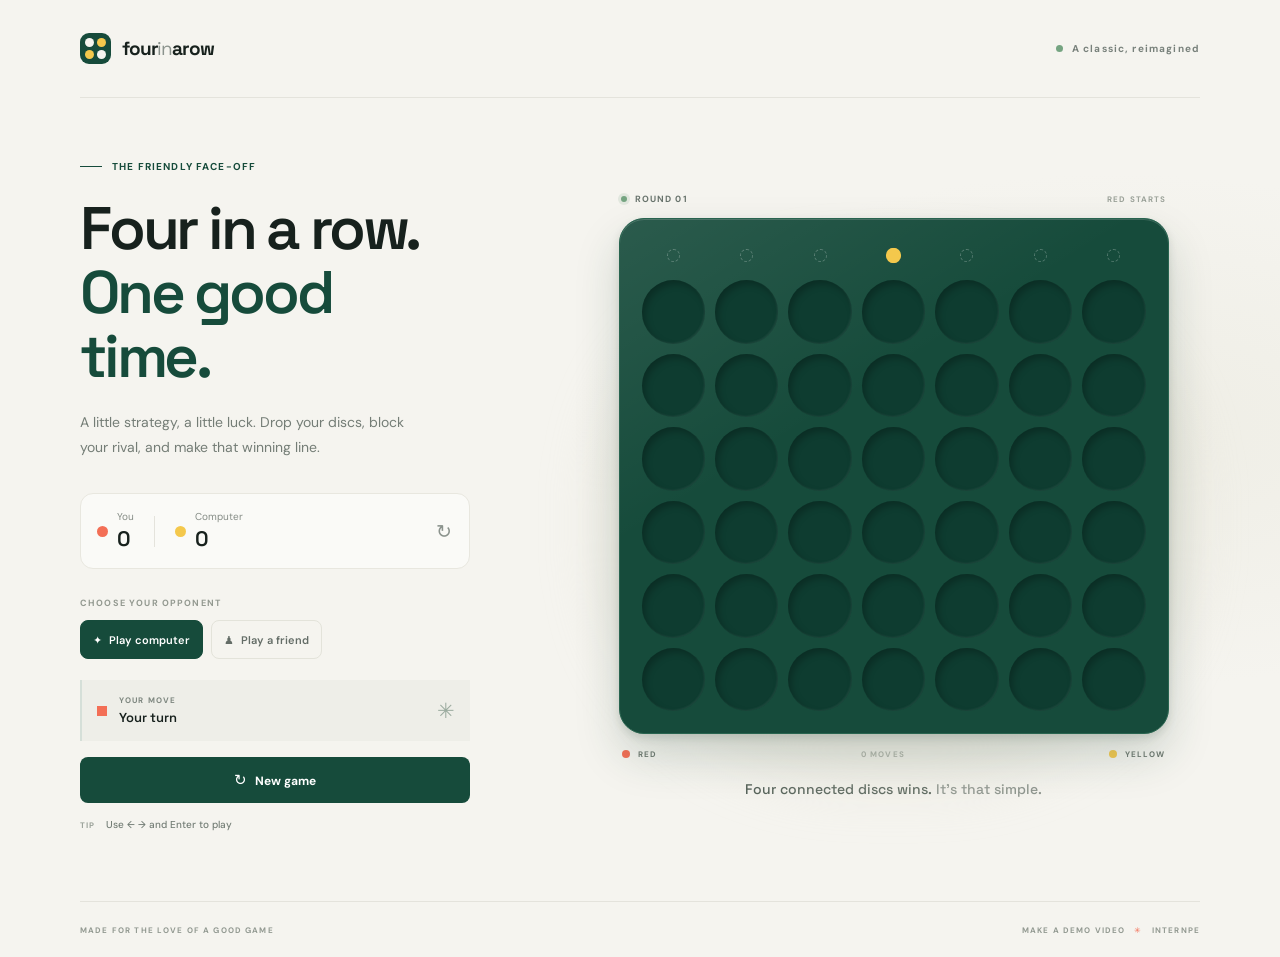
==== commit 0b062346: "Add files via upload" ====
--- a/index.html
+++ b/index.html
@@ -1,162 +1,96 @@
 <!doctype html>
 <html lang="en">
   <head>
-    <meta charset="UTF-8" />
-    <meta name="viewport" content="width=device-width, initial-scale=1.0" />
-    <meta name="theme-color" content="#f7f6f2" />
-    <meta
-      name="description"
-      content="A calm, beautifully simple to-do list to help you focus on what matters."
-    />
-    <title>sipra TO-Do list — Make room for what matters</title>
-    <link rel="preconnect" href="https://fonts.googleapis.com" />
-    <link rel="preconnect" href="https://fonts.gstatic.com" crossorigin />
-    <link
-      href="https://fonts.googleapis.com/css2?family=DM+Sans:wght@400;500;600;700&family=Manrope:wght@400;500;600;700;800&display=swap"
-      rel="stylesheet"
-    />
-    <link rel="stylesheet" href="styles.css" />
-    <script src="app.js" defer></script>
+    <meta charset="utf-8">
+    <meta name="viewport" content="width=device-width, initial-scale=1">
+    <meta name="theme-color" content="#f5f4ef">
+    <meta name="description" content="A bright, playful game of Connect Four. Challenge a friend or take on the computer.">
+    <title>Four in a Row — Connect Four</title>
+    <link rel="preconnect" href="https://fonts.googleapis.com">
+    <link rel="preconnect" href="https://fonts.gstatic.com" crossorigin>
+    <link href="https://fonts.googleapis.com/css2?family=DM+Sans:wght@400;500;600;700&family=Space+Grotesk:wght@400;500;600;700&display=swap" rel="stylesheet">
+    <link rel="stylesheet" href="styles.css">
+    <script src="game.js" defer></script>
   </head>
   <body>
-    <div class="app-shell">
-      <aside class="sidebar" aria-label="Main navigation">
-        <a class="brand" href="#" aria-label="sipra TO-Do list home">
-          <span class="brand-mark" aria-hidden="true">
-            <svg viewBox="0 0 32 32" fill="none">
-              <path d="M16 5v4M16 23v4M5 16h4m14 0h4M8.2 8.2l2.8 2.8m10 10 2.8 2.8m0-15.6L21 11m-10 10-2.8 2.8" stroke="currentColor" stroke-width="2.2" stroke-linecap="round"/>
-              <circle cx="16" cy="16" r="5" fill="currentColor"/>
-            </svg>
-          </span>
-          <span>sipra <span class="brand-accent">TO-Do list</span></span>
+    <main class="page-shell">
+      <header class="topbar">
+        <a class="wordmark" href="#" aria-label="Four in a Row home">
+          <span class="brand-mark" aria-hidden="true"><i></i><i></i><i></i><i></i></span>
+          <span>four<span class="wordmark-light">in</span>arow</span>
         </a>
+        <span class="project-label"><span class="label-dot"></span> A classic, reimagined</span>
+      </header>
 
-        <div class="sidebar-label">WORKSPACE</div>
-        <nav class="nav-list" aria-label="Task filters">
-          <button class="nav-item is-active" type="button" data-filter="all">
-            <span class="nav-icon" aria-hidden="true">☷</span>
-            <span>All tasks</span>
-            <span class="nav-count" id="all-count">0</span>
-          </button>
-          <button class="nav-item" type="button" data-filter="today">
-            <span class="nav-icon today-icon" aria-hidden="true">◷</span>
-            <span>Today</span>
-            <span class="nav-count" id="today-count">0</span>
-          </button>
-          <button class="nav-item" type="button" data-filter="completed">
-            <span class="nav-icon check-icon" aria-hidden="true">✓</span>
-            <span>Completed</span>
-            <span class="nav-count" id="completed-count">0</span>
-          </button>
-        </nav>
+      <section class="game-layout" aria-label="Connect Four game">
+        <div class="intro">
+          <p class="eyebrow"><span class="eyebrow-line"></span> THE FRIENDLY FACE-OFF</p>
+          <h1>Four in a row.<br><span>One good time.</span></h1>
+          <p class="intro-copy">A little strategy, a little luck. Drop your discs, block your rival, and make that winning line.</p>
 
-        <div class="sidebar-bottom">
-          <div class="focus-card">
-            <span class="focus-sparkle" aria-hidden="true">✳</span>
-            <p class="focus-title">A little reminder</p>
-            <p class="focus-copy">You don't have to do it all. Just the next thing.</p>
-          </div>
-          <div class="profile">
-            <div class="avatar" aria-hidden="true">S</div>
-            <div class="profile-copy">
-              <span class="profile-name">Your workspace</span>
-              <span class="profile-note">One day at a time</span>
+          <section class="score-card" aria-label="Match score">
+            <div class="score-player">
+              <span class="player-dot player-dot-red"></span>
+              <div><span class="score-name" id="red-name">You</span><strong id="red-score">0</strong></div>
             </div>
-            <span class="profile-menu" aria-hidden="true">···</span>
-          </div>
-        </div>
-      </aside>
+            <span class="score-divider" aria-hidden="true"></span>
+            <div class="score-player">
+              <span class="player-dot player-dot-yellow"></span>
+              <div><span class="score-name" id="yellow-name">Computer</span><strong id="yellow-score">0</strong></div>
+            </div>
+            <button class="reset-score" id="reset-score" type="button" aria-label="Reset match scores" title="Reset scores">↻</button>
+          </section>
 
-      <main class="main-content">
-        <header class="topbar">
-          <div class="breadcrumb"><span>Workspace</span><span class="breadcrumb-slash">/</span><strong>My tasks</strong></div>
-          <div class="today-date" id="today-date"></div>
-        </header>
-
-        <section class="content-wrap" aria-labelledby="page-title">
-          <div class="welcome-row">
-            <div>
-              <p class="eyebrow"><span class="eyebrow-dot"></span> YOUR PERSONAL SPACE</p>
-              <h1 id="page-title">Make room for<br /><span>what matters.</span></h1>
-              <p class="page-subtitle">A clear mind starts with a clear list.</p>
-            </div>
-            <div class="sun-art" aria-hidden="true">
-              <span class="sun-rays"></span>
-              <span class="sun-disc"></span>
-              <span class="sun-horizon"></span>
+          <div class="mode-block">
+            <p class="section-label">CHOOSE YOUR OPPONENT</p>
+            <div class="mode-picker" role="group" aria-label="Game mode">
+              <button class="mode-button is-active" id="mode-computer" type="button" aria-pressed="true">
+                <span aria-hidden="true">✦</span> Play computer
+              </button>
+              <button class="mode-button" id="mode-friend" type="button" aria-pressed="false">
+                <span aria-hidden="true">♟</span> Play a friend
+              </button>
             </div>
           </div>
 
-          <section class="progress-card" aria-label="Daily progress">
-            <div class="progress-copy">
-              <div>
-                <p class="progress-title">Your daily progress</p>
-                <p class="progress-subtitle" id="progress-message">Every small step counts.</p>
-              </div>
-              <div class="progress-number"><strong id="progress-percent">0</strong><span>%</span></div>
+          <div class="turn-card" aria-live="polite">
+            <span class="turn-indicator player-dot-red" id="turn-indicator"></span>
+            <div>
+              <span class="turn-overline" id="turn-overline">YOUR MOVE</span>
+              <strong id="game-status">Your turn</strong>
             </div>
-            <div
-              class="progress-track"
-              id="progress-track"
-              role="progressbar"
-              aria-label="Tasks completed"
-              aria-valuemin="0"
-              aria-valuemax="100"
-              aria-valuenow="0"
-            >
-              <span class="progress-fill" id="progress-fill"></span>
-            </div>
-          </section>
+            <span class="turn-sparkle" aria-hidden="true">✳</span>
+          </div>
 
-          <section class="tasks-section" aria-labelledby="tasks-heading">
-            <div class="section-heading">
-              <div class="section-title-wrap">
-                <h2 id="tasks-heading">Your tasks</h2>
-                <span class="task-total" id="visible-count">0</span>
-              </div>
-              <button class="clear-button" id="clear-completed" type="button" hidden>Clear completed</button>
-            </div>
+          <button class="new-game-button" id="new-game" type="button">
+            <span aria-hidden="true">↻</span> New game
+          </button>
+          <p class="keyboard-hint">TIP <span>Use ← → and Enter to play</span></p>
+        </div>
 
-            <form class="add-form" id="add-form">
-              <span class="add-icon" aria-hidden="true">+</span>
-              <label class="sr-only" for="task-input">What would you like to get done?</label>
-              <input
-                id="task-input"
-                name="task"
-                type="text"
-                maxlength="120"
-                placeholder="What would you like to get done?"
-                autocomplete="off"
-                required
-              />
-              <label class="sr-only" for="task-priority">Task priority</label>
-              <select id="task-priority" aria-label="Task priority">
-                <option value="normal">Normal</option>
-                <option value="high">Important</option>
-              </select>
-              <button class="add-button" type="submit">Add task <span aria-hidden="true">↗</span></button>
-            </form>
+        <div class="board-stage">
+          <div class="board-topline">
+            <span><span class="live-dot"></span> <span id="round-label">ROUND 01</span></span>
+            <span class="board-note" id="board-note">RED STARTS</span>
+          </div>
+          <div class="board-frame">
+            <div class="board-glow" aria-hidden="true"></div>
+            <div class="board" id="board" aria-label="Connect Four board, 7 columns and 6 rows"></div>
+          </div>
+          <div class="board-footer">
+            <span><span class="player-dot player-dot-red"></span> RED</span>
+            <span class="move-count" id="move-count">0 MOVES</span>
+            <span><span class="player-dot player-dot-yellow"></span> YELLOW</span>
+          </div>
+          <p class="board-caption">Four connected discs wins. <span>It's that simple.</span></p>
+        </div>
+      </section>
 
-            <div class="filter-row" role="group" aria-label="Filter tasks">
-              <button class="filter-chip is-selected" type="button" data-filter="all" aria-pressed="true">All</button>
-              <button class="filter-chip" type="button" data-filter="active" aria-pressed="false">In progress</button>
-              <button class="filter-chip" type="button" data-filter="completed" aria-pressed="false">Done</button>
-            </div>
-
-            <ul class="task-list" id="task-list" aria-live="polite"></ul>
-            <div class="empty-state" id="empty-state">
-              <span class="empty-icon" aria-hidden="true">✳</span>
-              <p class="empty-title">A fresh start.</p>
-              <p class="empty-copy">Add a task above and make today yours.</p>
-            </div>
-          </section>
-
-          <footer class="page-footer">
-            <span>Made for a little more focus <span aria-hidden="true">✳</span></span>
-            <span><kbd>Enter</kbd> to add a task</span>
-          </footer>
-        </section>
-      </main>
-    </div>
+      <footer class="footer">
+        <span>MADE FOR THE LOVE OF A GOOD GAME</span>
+        <span><a class="footer-video" href="video-studio.html">MAKE A DEMO VIDEO</a> <span class="footer-star">✳</span> INTERNPE</span>
+      </footer>
+    </main>
+    <div class="toast" id="toast" role="status" aria-live="polite"></div>
   </body>
 </html>
--- a/styles.css
+++ b/styles.css
@@ -1,14 +1,16 @@
 :root {
   color-scheme: light;
-  --ink: #262b27;
-  --muted: #898d86;
-  --green: #587d62;
-  --green-dark: #44674e;
-  --green-light: #edf2eb;
-  --line: #eeeee8;
-  --paper: #fff;
-  --canvas: #f7f6f2;
-  --serif: "Manrope", "DM Sans", sans-serif;
+  --paper: #f5f4ef;
+  --ink: #17211d;
+  --muted: #78817b;
+  --green: #164b3b;
+  --green-dark: #103c30;
+  --red: #f36f56;
+  --yellow: #f4c84c;
+  --line: #e4e3dc;
+  font-family: "DM Sans", sans-serif;
+  font-synthesis: none;
+  text-rendering: optimizeLegibility;
 }
 
 * {
@@ -16,879 +18,652 @@
 }
 
 body {
+  min-width: 320px;
+  min-height: 100vh;
   margin: 0;
-  min-width: 320px;
-  background: var(--canvas);
   color: var(--ink);
-  font-family: "DM Sans", sans-serif;
-  -webkit-font-smoothing: antialiased;
-}
-
-button,
-input,
-select {
+  background:
+    radial-gradient(ellipse at 87% 45%, rgb(230 229 216 / 44%), transparent 34rem),
+    var(--paper);
+}
+
+button {
   font: inherit;
 }
 
-button {
-  color: inherit;
-}
-
-.app-shell {
+.page-shell {
+  width: min(1120px, calc(100% - 72px));
   min-height: 100vh;
-}
-
-.sidebar {
-  position: fixed;
-  inset: 0 auto 0 0;
-  z-index: 2;
-  display: flex;
-  width: 252px;
+  margin: 0 auto;
+  display: flex;
   flex-direction: column;
-  padding: 34px 20px 20px;
-  border-right: 1px solid #eeede7;
-  background: #fbfaf7;
-}
-
-.brand {
+}
+
+.topbar {
+  height: 98px;
+  display: flex;
+  align-items: center;
+  justify-content: space-between;
+  border-bottom: 1px solid var(--line);
+}
+
+.wordmark {
   display: inline-flex;
   align-items: center;
-  gap: 10px;
-  width: fit-content;
-  margin: 0 0 62px 7px;
+  gap: 11px;
   color: var(--ink);
-  font-family: var(--serif);
-  font-size: 16px;
-  font-weight: 800;
-  letter-spacing: -0.5px;
+  font: 700 19px "Space Grotesk", sans-serif;
+  letter-spacing: -1.15px;
   text-decoration: none;
 }
 
+.wordmark-light {
+  color: #8b938d;
+  font-weight: 400;
+}
+
 .brand-mark {
+  width: 31px;
+  height: 31px;
+  padding: 5px;
   display: grid;
-  width: 34px;
-  height: 34px;
-  place-items: center;
-  border-radius: 11px;
-  background: #eaf0e7;
-  color: var(--green);
-}
-
-.brand-mark svg {
-  width: 24px;
-}
-
-.brand-accent {
-  color: var(--green);
-}
-
-.sidebar-label {
-  margin: 0 0 13px 10px;
-  color: #a4a69e;
+  grid-template-columns: repeat(2, 1fr);
+  gap: 3px;
+  border-radius: 9px;
+  background: var(--green);
+}
+
+.brand-mark i {
+  border-radius: 50%;
+  background: var(--paper);
+}
+
+.brand-mark i:nth-child(2),
+.brand-mark i:nth-child(3) {
+  background: var(--yellow);
+}
+
+.project-label,
+.board-topline,
+.board-footer,
+.footer,
+.keyboard-hint,
+.eyebrow,
+.section-label,
+.turn-overline,
+.board-note {
   font-size: 10px;
   font-weight: 700;
-  letter-spacing: 1.45px;
-}
-
-.nav-list {
+  letter-spacing: 1.15px;
+}
+
+.project-label {
+  display: flex;
+  align-items: center;
+  gap: 9px;
+  color: var(--muted);
+}
+
+.label-dot,
+.live-dot {
+  width: 7px;
+  height: 7px;
+  flex: 0 0 auto;
+  border-radius: 50%;
+  background: #75a481;
+}
+
+.game-layout {
+  flex: 1;
   display: grid;
-  gap: 5px;
-}
-
-.nav-item {
-  display: flex;
-  min-height: 43px;
+  grid-template-columns: minmax(290px, 0.78fr) minmax(440px, 1.22fr);
+  align-items: center;
+  gap: clamp(52px, 9vw, 128px);
+  padding: 62px 0 70px;
+}
+
+.intro {
+  max-width: 390px;
+}
+
+.eyebrow {
+  display: flex;
+  align-items: center;
+  gap: 10px;
+  margin: 0 0 24px;
+  color: var(--green);
+}
+
+.eyebrow-line {
+  width: 22px;
+  height: 1px;
+  background: var(--green);
+}
+
+h1 {
+  margin: 0;
+  font: 600 clamp(43px, 5vw, 60px)/1.07 "Space Grotesk", sans-serif;
+  letter-spacing: -3.2px;
+}
+
+h1 span {
+  color: var(--green);
+}
+
+.intro-copy {
+  max-width: 340px;
+  margin: 20px 0 32px;
+  color: #747d76;
+  font-size: 14px;
+  line-height: 1.85;
+}
+
+.score-card {
+  position: relative;
+  display: flex;
+  align-items: center;
+  gap: 20px;
+  padding: 16px 42px 16px 16px;
+  border: 1px solid #e8e7df;
+  border-radius: 13px;
+  background: rgb(255 255 255 / 54%);
+}
+
+.score-player {
+  display: flex;
+  align-items: center;
+  gap: 9px;
+}
+
+.player-dot {
+  display: inline-block;
+  width: 11px;
+  height: 11px;
+  flex: 0 0 auto;
+  border-radius: 50%;
+}
+
+.player-dot-red {
+  background: var(--red);
+}
+
+.player-dot-yellow {
+  background: var(--yellow);
+}
+
+.score-player > div {
+  display: grid;
+  gap: 2px;
+}
+
+.score-name {
+  color: #858c86;
+  font-size: 10px;
+}
+
+.score-player strong {
+  font: 600 21px "Space Grotesk", sans-serif;
+}
+
+.score-divider {
+  width: 1px;
+  height: 31px;
+  background: var(--line);
+}
+
+.reset-score {
+  position: absolute;
+  top: 50%;
+  right: 12px;
+  width: 27px;
+  height: 27px;
+  transform: translateY(-50%);
+  border: 0;
+  border-radius: 7px;
+  color: #8b938d;
+  background: transparent;
+  cursor: pointer;
+  font-size: 19px;
+  transition: background 160ms ease, color 160ms ease;
+}
+
+.reset-score:hover {
+  color: var(--green);
+  background: #eeeee7;
+}
+
+.mode-block {
+  margin: 28px 0 21px;
+}
+
+.section-label {
+  margin: 0 0 11px;
+  color: #939990;
+  font-size: 9px;
+}
+
+.mode-picker {
+  display: flex;
+  gap: 8px;
+}
+
+.mode-button {
+  min-height: 39px;
+  padding: 0 12px;
+  border: 1px solid #e3e3da;
+  border-radius: 8px;
+  color: #646d67;
+  background: transparent;
+  cursor: pointer;
+  font-size: 11px;
+  font-weight: 600;
+  transition: color 160ms ease, background 160ms ease, border 160ms ease;
+}
+
+.mode-button span {
+  margin-right: 4px;
+}
+
+.mode-button.is-active {
+  border-color: var(--green);
+  color: white;
+  background: var(--green);
+}
+
+.mode-button:focus-visible,
+.new-game-button:focus-visible,
+.reset-score:focus-visible,
+.drop-column:focus-visible,
+.cell:focus-visible {
+  outline: 3px solid #e7ae47;
+  outline-offset: 3px;
+}
+
+.turn-card {
+  min-height: 61px;
+  display: flex;
   align-items: center;
   gap: 12px;
-  padding: 0 11px;
+  padding: 11px 15px;
+  border-left: 2px solid #d5dfd8;
+  background: #eeeee8;
+}
+
+.turn-indicator {
+  width: 10px;
+  height: 10px;
+}
+
+.turn-card > div {
+  display: grid;
+  gap: 4px;
+}
+
+.turn-overline {
+  color: #7d867f;
+  font-size: 8px;
+}
+
+.turn-card strong {
+  font: 600 13px "Space Grotesk", sans-serif;
+}
+
+.turn-sparkle {
+  margin-left: auto;
+  color: #9bab9f;
+  font-size: 21px;
+}
+
+.new-game-button {
+  width: 100%;
+  min-height: 46px;
+  margin-top: 16px;
   border: 0;
   border-radius: 8px;
-  background: transparent;
-  color: #737870;
+  color: #fff;
+  background: var(--green);
   cursor: pointer;
-  font-size: 13px;
-  text-align: left;
-  transition: background 160ms ease, color 160ms ease;
-}
-
-.nav-item:hover,
-.nav-item.is-active {
-  background: var(--green-light);
-  color: var(--green-dark);
-}
-
-.nav-item.is-active {
-  font-weight: 600;
-}
-
-.nav-icon {
-  display: grid;
-  width: 18px;
-  place-items: center;
-  color: #81877d;
-  font-size: 19px;
-  line-height: 1;
-}
-
-.today-icon {
-  font-size: 21px;
-}
-
-.check-icon {
-  font-size: 16px;
-}
-
-.nav-count {
-  margin-left: auto;
-  color: #a1a49c;
-  font-size: 11px;
-}
-
-.sidebar-bottom {
-  margin-top: auto;
-}
-
-.focus-card {
-  position: relative;
-  margin-bottom: 20px;
-  padding: 18px 15px 16px;
-  overflow: hidden;
-  border: 1px solid #eeeae0;
-  border-radius: 11px;
-  background: #f4f1e9;
-}
-
-.focus-sparkle {
-  color: #b59958;
-  font-size: 18px;
-}
-
-.focus-title {
-  margin: 10px 0 5px;
   font-size: 12px;
   font-weight: 700;
-}
-
-.focus-copy {
-  margin: 0;
-  color: #797b71;
-  font-size: 11px;
-  line-height: 1.65;
-}
-
-.profile {
-  display: flex;
-  align-items: center;
-  gap: 10px;
-  padding: 13px 2px 3px;
-  border-top: 1px solid #eeede7;
-}
-
-.avatar {
-  display: grid;
-  width: 34px;
-  height: 34px;
-  place-items: center;
-  border-radius: 50%;
-  background: #e5e9dd;
-  color: #526d55;
-  font-size: 13px;
-  font-weight: 700;
-}
-
-.profile-copy {
-  display: grid;
-  gap: 3px;
-}
-
-.profile-name {
-  font-size: 11px;
-  font-weight: 600;
-}
-
-.profile-note {
-  color: var(--muted);
+  transition: background 160ms ease, transform 160ms ease;
+}
+
+.new-game-button:hover {
+  transform: translateY(-1px);
+  background: var(--green-dark);
+}
+
+.new-game-button span {
+  margin-right: 5px;
+  font-size: 15px;
+}
+
+.keyboard-hint {
+  margin: 15px 0 0;
+  color: #99a098;
+  font-size: 8px;
+}
+
+.keyboard-hint span {
+  margin-left: 7px;
+  color: #737d75;
   font-size: 10px;
-}
-
-.profile-menu {
-  margin-left: auto;
-  color: #858980;
-  font-size: 19px;
-}
-
-.main-content {
-  min-height: 100vh;
-  margin-left: 252px;
-}
-
-.topbar {
-  display: flex;
-  height: 70px;
+  font-weight: 500;
+  letter-spacing: 0;
+}
+
+.board-stage {
+  width: 100%;
+  max-width: 550px;
+  justify-self: center;
+}
+
+.board-topline,
+.board-footer {
+  display: flex;
   align-items: center;
   justify-content: space-between;
-  padding: 0 7.3%;
-  border-bottom: 1px solid #eeede7;
-  background: rgba(251, 250, 247, 0.62);
-}
-
-.breadcrumb {
-  display: flex;
-  align-items: center;
-  gap: 11px;
-  color: #9a9c95;
-  font-size: 11px;
-}
-
-.breadcrumb-slash {
-  color: #d0d0c8;
-}
-
-.breadcrumb strong {
-  color: #555b53;
-  font-weight: 600;
-}
-
-.today-date {
-  color: #777c73;
-  font-size: 11px;
-}
-
-.content-wrap {
-  width: min(820px, 85%);
-  margin: 0 auto;
-  padding: 54px 0 25px;
-}
-
-.welcome-row {
-  position: relative;
-  display: flex;
-  min-height: 176px;
-  align-items: flex-start;
-  justify-content: space-between;
-}
-
-.eyebrow {
-  display: flex;
+}
+
+.board-topline {
+  margin: 0 2px 13px;
+  color: #69746d;
+  font-size: 9px;
+}
+
+.board-topline > span:first-child,
+.board-footer > span:first-child,
+.board-footer > span:last-child {
+  display: inline-flex;
   align-items: center;
   gap: 8px;
-  margin: 0 0 15px;
-  color: #898d83;
-  font-size: 9px;
-  font-weight: 700;
-  letter-spacing: 1.55px;
-}
-
-.eyebrow-dot {
+}
+
+.live-dot {
   width: 6px;
   height: 6px;
-  border-radius: 50%;
-  background: #a5b88e;
-}
-
-h1 {
-  margin: 0;
-  font-family: var(--serif);
-  font-size: clamp(34px, 4vw, 46px);
-  font-weight: 600;
-  letter-spacing: -2.7px;
-  line-height: 1.12;
-}
-
-h1 span {
-  color: var(--green);
-}
-
-.page-subtitle {
-  margin: 13px 0 0;
-  color: #898d85;
-  font-size: 12px;
-}
-
-.sun-art {
+  box-shadow: 0 0 0 3px rgb(117 164 129 / 16%);
+}
+
+.board-note {
+  color: #9aa198;
+  font-size: 8px;
+}
+
+.board-frame {
   position: relative;
-  width: 124px;
-  height: 124px;
-  margin: 4px 49px 0 0;
-}
-
-.sun-disc {
+  isolation: isolate;
+}
+
+.board-glow {
   position: absolute;
-  top: 21px;
-  left: 33px;
-  width: 58px;
-  height: 58px;
-  border-radius: 50%;
-  background: linear-gradient(135deg, #edd9a6, #d5bd80);
-  box-shadow: 0 0 0 10px rgba(223, 204, 153, 0.14);
-}
-
-.sun-rays {
-  position: absolute;
-  inset: 7px;
-  border: 1px dashed #d4c8a9;
-  border-radius: 50%;
-}
-
-.sun-horizon {
-  position: absolute;
-  right: 0;
-  bottom: 11px;
-  left: 0;
-  height: 31px;
-  border-top: 1px solid #c9c4b5;
-  border-radius: 50% 50% 0 0;
-  background: var(--canvas);
-}
-
-.progress-card {
-  margin-top: 13px;
-  padding: 20px 23px 19px;
-  border: 1px solid #eeede7;
-  border-radius: 10px;
-  background: var(--paper);
-  box-shadow: 0 4px 18px rgba(58, 60, 49, 0.025);
-}
-
-.progress-copy {
-  display: flex;
-  align-items: center;
-  justify-content: space-between;
-  margin-bottom: 15px;
-}
-
-.progress-title {
-  margin: 0 0 5px;
-  font-size: 12px;
-  font-weight: 700;
-}
-
-.progress-subtitle {
-  margin: 0;
-  color: #969990;
-  font-size: 10px;
-}
-
-.progress-number {
-  color: var(--green);
-}
-
-.progress-number strong {
-  font-family: var(--serif);
-  font-size: 24px;
-  font-weight: 600;
-  letter-spacing: -1px;
-}
-
-.progress-number span {
-  margin-left: 2px;
-  font-size: 12px;
-}
-
-.progress-track {
-  height: 5px;
-  overflow: hidden;
-  border-radius: 9px;
-  background: #f0f1ec;
-}
-
-.progress-fill {
-  display: block;
-  width: 0;
-  height: 100%;
-  border-radius: inherit;
-  background: linear-gradient(90deg, #7a9a72, #a5b88e);
-  transition: width 250ms ease;
-}
-
-.tasks-section {
-  margin-top: 37px;
-}
-
-.section-heading,
-.section-title-wrap {
-  display: flex;
-  align-items: center;
-}
-
-.section-heading {
-  justify-content: space-between;
-  margin-bottom: 14px;
-}
-
-.section-title-wrap {
-  gap: 10px;
-}
-
-.section-heading h2 {
-  margin: 0;
-  font-family: var(--serif);
-  font-size: 17px;
-  font-weight: 700;
-  letter-spacing: -0.55px;
-}
-
-.task-total {
+  z-index: -1;
+  inset: 9% -3% -9%;
+  border-radius: 44%;
+  background: rgb(224 222 208 / 45%);
+  filter: blur(28px);
+}
+
+.board {
+  position: relative;
   display: grid;
-  min-width: 21px;
-  height: 21px;
-  place-items: center;
-  border-radius: 7px;
-  background: #edeee8;
-  color: #74796f;
-  font-size: 10px;
-}
-
-.clear-button {
-  padding: 5px 0 5px 8px;
-  border: 0;
-  background: transparent;
-  color: #858a80;
-  cursor: pointer;
-  font-size: 10px;
-}
-
-.clear-button:hover {
-  color: #a45b50;
-}
-
-.add-form {
-  display: flex;
-  height: 52px;
-  align-items: center;
-  gap: 10px;
-  padding: 0 8px 0 15px;
-  border: 1px solid #e8e9e2;
-  border-radius: 9px;
-  background: var(--paper);
-  box-shadow: 0 3px 12px rgba(58, 60, 49, 0.025);
-  transition: border-color 160ms ease, box-shadow 160ms ease;
-}
-
-.add-form:focus-within {
-  border-color: #a6b99f;
-  box-shadow: 0 0 0 3px rgba(115, 150, 112, 0.11);
-}
-
-.add-icon {
-  color: #77916e;
-  font-size: 21px;
-  font-weight: 400;
-}
-
-.add-form input {
+  grid-template-columns: repeat(7, minmax(0, 1fr));
+  gap: clamp(5px, 1vw, 10px);
+  padding: clamp(13px, 2.2vw, 22px);
+  border: 1px solid #28644f;
+  border-radius: clamp(17px, 2.7vw, 25px);
+  background:
+    linear-gradient(148deg, rgb(255 255 255 / 9%), transparent 38%),
+    var(--green);
+  box-shadow:
+    0 22px 45px rgb(30 69 52 / 18%),
+    0 4px 8px rgb(23 45 34 / 13%),
+    inset 0 1px 0 rgb(255 255 255 / 17%);
+}
+
+.column {
   min-width: 0;
-  flex: 1;
-  border: 0;
-  outline: 0;
-  background: transparent;
-  color: var(--ink);
-  font-size: 11px;
-}
-
-.add-form input::placeholder {
-  color: #a3a69e;
-}
-
-.add-form select {
-  width: 88px;
-  border: 0;
-  outline: 0;
-  background: transparent;
-  color: #858a80;
-  cursor: pointer;
-  font-size: 10px;
-}
-
-.add-button {
-  height: 34px;
-  padding: 0 13px;
-  border: 0;
-  border-radius: 7px;
-  background: var(--green);
-  color: white;
-  cursor: pointer;
-  font-size: 10px;
-  font-weight: 600;
-  transition: background 160ms ease, transform 160ms ease;
-}
-
-.add-button:hover {
-  transform: translateY(-1px);
-  background: var(--green-dark);
-}
-
-.add-button span {
-  margin-left: 7px;
-  font-size: 12px;
-}
-
-.filter-row {
-  display: flex;
-  gap: 5px;
-  margin: 18px 0 9px;
-}
-
-.filter-chip {
-  padding: 6px 11px;
-  border: 0;
-  border-radius: 6px;
-  background: transparent;
-  color: #8d9189;
-  cursor: pointer;
-  font-size: 10px;
-  transition: background 160ms ease, color 160ms ease;
-}
-
-.filter-chip:hover {
-  color: var(--green-dark);
-}
-
-.filter-chip.is-selected {
-  background: #e9eee6;
-  color: #55735a;
-  font-weight: 600;
-}
-
-.task-list {
   display: grid;
-  gap: 8px;
-  margin: 0;
-  padding: 0;
-  list-style: none;
-}
-
-.task-item {
-  display: flex;
-  min-height: 61px;
-  align-items: center;
-  gap: 12px;
-  padding: 10px 13px;
-  border: 1px solid #eeede8;
-  border-radius: 8px;
-  background: var(--paper);
-  animation: task-appear 180ms ease both;
-}
-
-@keyframes task-appear {
-  from {
-    transform: translateY(4px);
-    opacity: 0;
-  }
-  to {
-    transform: translateY(0);
-    opacity: 1;
-  }
-}
-
-.task-toggle {
+  grid-template-rows: 29px repeat(6, minmax(0, 1fr));
+  gap: clamp(5px, 1vw, 10px);
+}
+
+.drop-column {
   display: grid;
-  width: 18px;
-  height: 18px;
-  flex: 0 0 18px;
   place-items: center;
   padding: 0;
-  border: 1px solid #d5d9d0;
+  border: 0;
+  border-radius: 8px;
+  color: transparent;
+  background: transparent;
+  cursor: pointer;
+}
+
+.drop-column::before {
+  width: 11px;
+  height: 11px;
+  border: 1px dashed rgb(255 255 255 / 26%);
   border-radius: 50%;
-  background: white;
-  color: white;
+  content: "";
+  transition: transform 140ms ease, background 140ms ease, border-color 140ms ease;
+}
+
+.drop-column:hover::before,
+.drop-column.is-selected::before {
+  transform: scale(1.18);
+  border-color: var(--yellow);
+  background: var(--yellow);
+}
+
+.drop-column:disabled {
+  cursor: not-allowed;
+}
+
+.drop-column:disabled::before {
+  opacity: 0.15;
+}
+
+.cell {
+  position: relative;
+  min-width: 0;
+  aspect-ratio: 1;
+  overflow: hidden;
+  padding: 0;
+  border: 0;
+  border-radius: 50%;
+  background: #0e3c30;
+  box-shadow:
+    inset 3px 4px 7px rgb(0 0 0 / 25%),
+    inset -1px -1px 2px rgb(255 255 255 / 7%);
   cursor: pointer;
-  font-size: 11px;
-  transition: background 160ms ease, border-color 160ms ease;
-}
-
-.task-toggle:hover {
-  border-color: var(--green);
-}
-
-.task-item.is-completed .task-toggle {
-  border-color: var(--green);
-  background: var(--green);
-}
-
-.task-copy {
-  min-width: 0;
-  flex: 1;
-}
-
-.task-name {
-  overflow-wrap: anywhere;
-  font-size: 11px;
-  line-height: 1.45;
-}
-
-.task-item.is-completed .task-name {
-  color: #a0a39c;
-  text-decoration: line-through;
-  text-decoration-color: #b8bcb4;
-}
-
-.task-meta {
-  display: flex;
-  align-items: center;
-  gap: 6px;
-  margin-top: 4px;
-}
-
-.task-date {
-  color: #a1a49c;
-  font-size: 9px;
-}
-
-.priority-badge {
-  padding: 3px 6px;
-  border-radius: 4px;
-  background: #f7f0e2;
-  color: #a28042;
+}
+
+.cell:disabled {
+  cursor: default;
+}
+
+.disc {
+  position: absolute;
+  inset: 0;
+  display: block;
+  border-radius: 50%;
+  transform: translateY(-125%);
+}
+
+.cell[data-player="1"] .disc {
+  background: radial-gradient(circle at 34% 29%, #ffad95, var(--red) 53%, #df5c48 100%);
+  box-shadow: inset 0 2px 3px rgb(255 255 255 / 35%), 0 2px 5px rgb(4 37 26 / 20%);
+  animation: drop-in 340ms cubic-bezier(.2, .8, .25, 1.1) both;
+}
+
+.cell[data-player="2"] .disc {
+  background: radial-gradient(circle at 34% 29%, #ffe994, var(--yellow) 55%, #e6b83d 100%);
+  box-shadow: inset 0 2px 3px rgb(255 255 255 / 48%), 0 2px 5px rgb(4 37 26 / 20%);
+  animation: drop-in 340ms cubic-bezier(.2, .8, .25, 1.1) both;
+}
+
+.cell.is-winning .disc {
+  animation: win-pulse 700ms ease-in-out infinite alternate;
+}
+
+.board-footer {
+  margin: 15px 3px 0;
+  color: #707a72;
   font-size: 8px;
-  font-weight: 600;
-  letter-spacing: 0.2px;
-}
-
-.task-delete {
-  display: grid;
-  width: 28px;
-  height: 28px;
-  flex: 0 0 28px;
-  place-items: center;
-  border: 0;
-  border-radius: 6px;
-  background: transparent;
-  color: #a6a99f;
-  cursor: pointer;
-  font-size: 17px;
+}
+
+.board-footer .player-dot {
+  width: 8px;
+  height: 8px;
+}
+
+.move-count {
+  color: #989f97;
+  font-size: 8px;
+}
+
+.board-caption {
+  margin: 21px 0 0;
+  color: #4f5d54;
+  text-align: center;
+  font: 500 14px "Space Grotesk", sans-serif;
+}
+
+.board-caption span {
+  color: #8b938c;
+}
+
+.footer {
+  min-height: 56px;
+  display: flex;
+  align-items: center;
+  justify-content: space-between;
+  border-top: 1px solid var(--line);
+  color: #929991;
+  font-size: 8px;
+}
+
+.footer-star {
+  margin: 0 6px;
+  color: var(--red);
+}
+
+.footer-video {
+  color: inherit;
+  text-decoration: none;
+}
+
+.footer-video:hover {
+  color: var(--green);
+}
+
+.toast {
+  position: fixed;
+  right: 22px;
+  bottom: 20px;
+  z-index: 3;
+  max-width: min(330px, calc(100% - 32px));
+  padding: 12px 16px;
+  transform: translateY(12px);
+  border-radius: 9px;
+  color: #fff;
+  background: #17211d;
+  box-shadow: 0 6px 24px rgb(0 0 0 / 14%);
   opacity: 0;
-  transition: background 160ms ease, color 160ms ease, opacity 160ms ease;
-}
-
-.task-item:hover .task-delete,
-.task-delete:focus-visible {
+  pointer-events: none;
+  font-size: 12px;
+  transition: opacity 180ms ease, transform 180ms ease;
+}
+
+.toast.is-visible {
+  transform: translateY(0);
   opacity: 1;
 }
 
-.task-delete:hover {
-  background: #f8ecea;
-  color: #a45b50;
-}
-
-.empty-state {
-  display: none;
-  min-height: 158px;
-  flex-direction: column;
-  align-items: center;
-  justify-content: center;
-  border: 1px dashed #e6e5dc;
-  border-radius: 8px;
-  background: rgba(255, 255, 255, 0.43);
-  text-align: center;
-}
-
-.empty-state.is-visible {
-  display: flex;
-}
-
-.empty-icon {
-  color: #a2b193;
-  font-size: 20px;
-}
-
-.empty-title {
-  margin: 9px 0 4px;
-  font-family: var(--serif);
-  font-size: 13px;
-  font-weight: 700;
-}
-
-.empty-copy {
-  margin: 0;
-  color: #979a91;
-  font-size: 10px;
-}
-
-.page-footer {
-  display: flex;
-  justify-content: space-between;
-  margin-top: 34px;
-  padding-top: 14px;
-  border-top: 1px solid #e9e8e1;
-  color: #a0a39b;
-  font-size: 9px;
-}
-
-.page-footer > span:first-child span {
-  color: #b2a069;
-}
-
-kbd {
-  padding: 2px 5px;
-  border: 1px solid #e4e3dc;
-  border-radius: 4px;
-  background: #fbfaf7;
-  font: inherit;
-}
-
-.sr-only {
-  position: absolute;
-  width: 1px;
-  height: 1px;
-  padding: 0;
-  overflow: hidden;
-  clip: rect(0, 0, 0, 0);
-  white-space: nowrap;
-  clip-path: inset(50%);
-}
-
-[hidden] {
-  display: none !important;
-}
-
-@media (max-width: 850px) {
-  .sidebar {
-    width: 212px;
-    padding-right: 16px;
-    padding-left: 16px;
-  }
-
-  .main-content {
-    margin-left: 212px;
+@keyframes drop-in {
+  from { transform: translateY(-125%); }
+  to { transform: translateY(0); }
+}
+
+@keyframes win-pulse {
+  from { filter: brightness(1); }
+  to { filter: brightness(1.24); }
+}
+
+@media (max-width: 760px) {
+  .page-shell {
+    width: min(100% - 40px, 570px);
   }
 
   .topbar {
-    padding-right: 6%;
-    padding-left: 6%;
-  }
-
-  .content-wrap {
-    width: 88%;
-  }
-
-  .sun-art {
-    margin-right: 10px;
-    transform: scale(0.82);
-    transform-origin: top right;
-  }
-}
-
-@media (max-width: 640px) {
-  .sidebar {
-    position: static;
-    width: auto;
-    height: auto;
-    padding: 14px 18px 10px;
-    border-right: 0;
-    border-bottom: 1px solid #eeede7;
-  }
-
-  .brand {
-    margin: 0 0 13px;
-    font-size: 16px;
-  }
-
-  .brand-mark {
-    width: 30px;
-    height: 30px;
-  }
-
-  .sidebar-label,
-  .sidebar-bottom {
-    display: none;
-  }
-
-  .nav-list {
-    display: flex;
-    gap: 5px;
-  }
-
-  .nav-item {
-    min-height: 36px;
-    justify-content: center;
-    gap: 7px;
-    padding: 0 10px;
-    font-size: 11px;
-  }
-
-  .nav-icon {
-    width: auto;
-    font-size: 15px;
-  }
-
-  .nav-count {
-    margin-left: 0;
-    font-size: 10px;
-  }
-
-  .main-content {
-    min-height: calc(100vh - 95px);
-    margin-left: 0;
-  }
-
-  .topbar {
-    height: 48px;
-    padding: 0 20px;
-  }
-
-  .content-wrap {
-    width: min(100% - 36px, 520px);
-    padding-top: 36px;
-  }
-
-  .welcome-row {
-    min-height: 160px;
+    height: 74px;
+  }
+
+  .game-layout {
+    grid-template-columns: 1fr;
+    gap: 44px;
+    padding: 43px 0 48px;
+  }
+
+  .intro {
+    max-width: none;
   }
 
   h1 {
-    font-size: 37px;
-  }
-
-  .sun-art {
-    position: absolute;
-    top: 0;
-    right: -14px;
-    margin: 0;
-    opacity: 0.72;
-    transform: scale(0.65);
-  }
-
-  .progress-card {
-    margin-top: 0;
-    padding: 17px 17px 16px;
-  }
-
-  .tasks-section {
-    margin-top: 29px;
-  }
-}
-
-@media (max-width: 390px) {
-  .nav-item {
-    gap: 5px;
-    padding: 0 7px;
-    font-size: 10px;
-  }
-
-  .today-date {
-    font-size: 10px;
-  }
-
-  .add-form {
-    gap: 7px;
-    padding-right: 6px;
-    padding-left: 11px;
-  }
-
-  .add-form select {
-    width: 72px;
-    font-size: 9px;
-  }
-
-  .add-button {
-    padding: 0 9px;
-    font-size: 9px;
-  }
-
-  .page-footer {
-    gap: 10px;
+    font-size: clamp(45px, 10vw, 58px);
+  }
+
+  .intro-copy {
+    margin-bottom: 24px;
+  }
+
+  .score-card {
+    max-width: 360px;
+  }
+
+  .mode-block {
+    margin: 24px 0 17px;
+  }
+
+  .turn-card,
+  .new-game-button,
+  .keyboard-hint {
+    max-width: 360px;
+  }
+
+  .board-stage {
+    max-width: 500px;
+  }
+}
+
+@media (max-width: 420px) {
+  .page-shell {
+    width: calc(100% - 32px);
+  }
+
+  .project-label {
     font-size: 8px;
+    letter-spacing: 0.6px;
+  }
+
+  .game-layout {
+    gap: 35px;
+  }
+
+  .board {
+    gap: 4px;
+    padding: 11px;
+  }
+
+  .column {
+    grid-template-rows: 24px repeat(6, minmax(0, 1fr));
+    gap: 4px;
+  }
+
+  .footer {
+    gap: 8px;
+    font-size: 7px;
+    letter-spacing: 0.7px;
   }
 }
 
